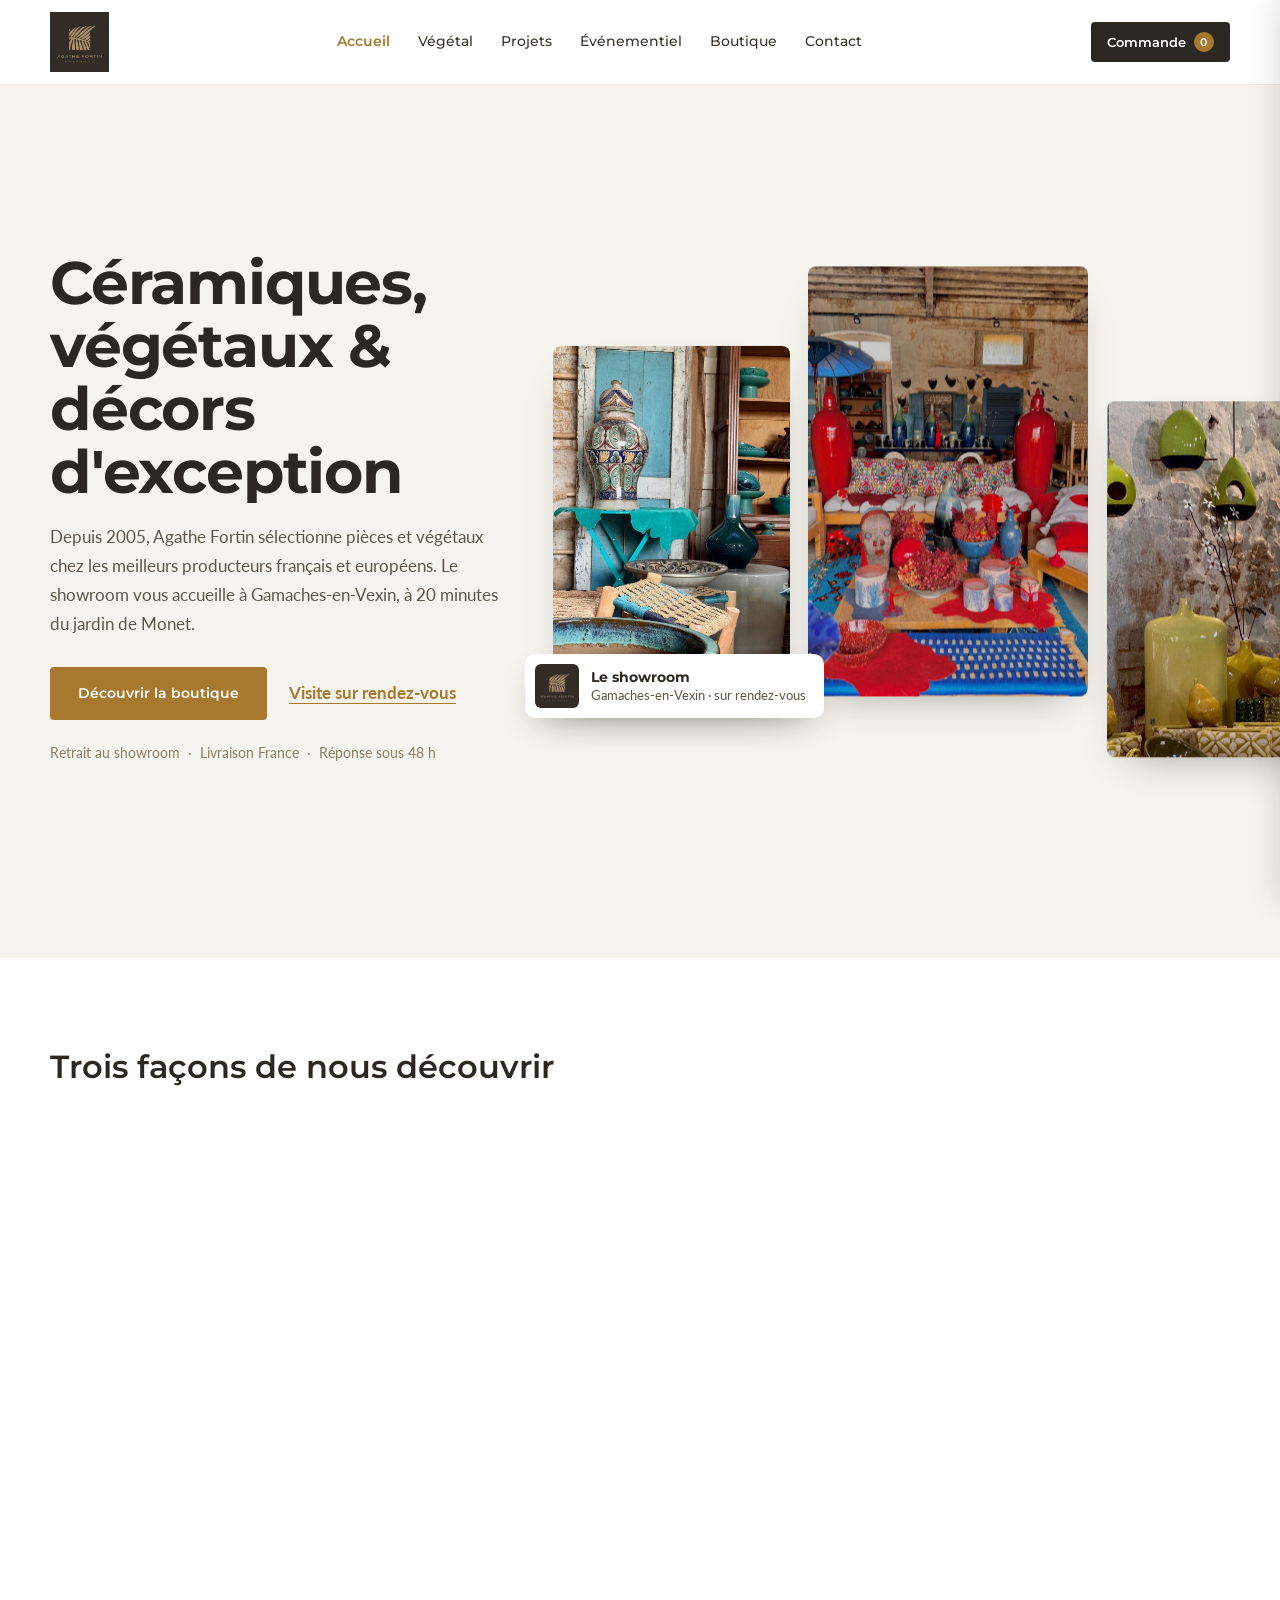
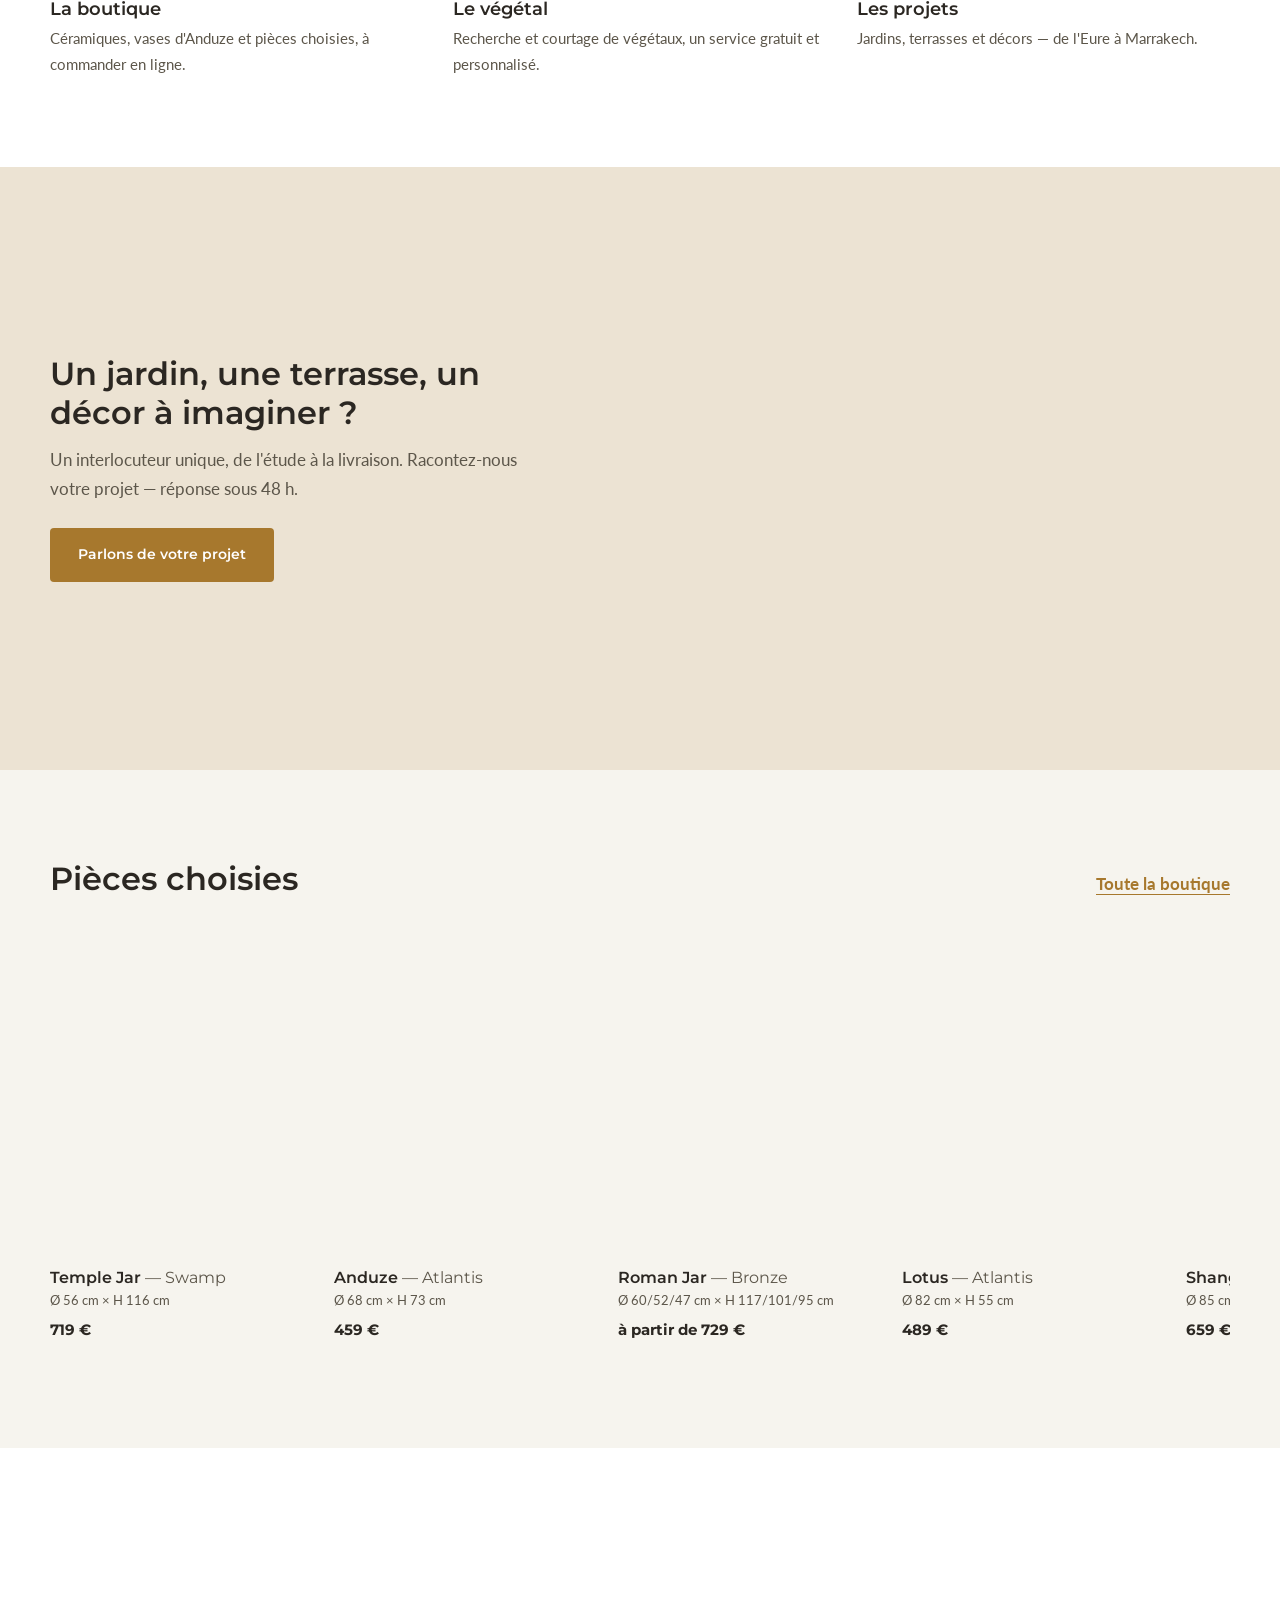
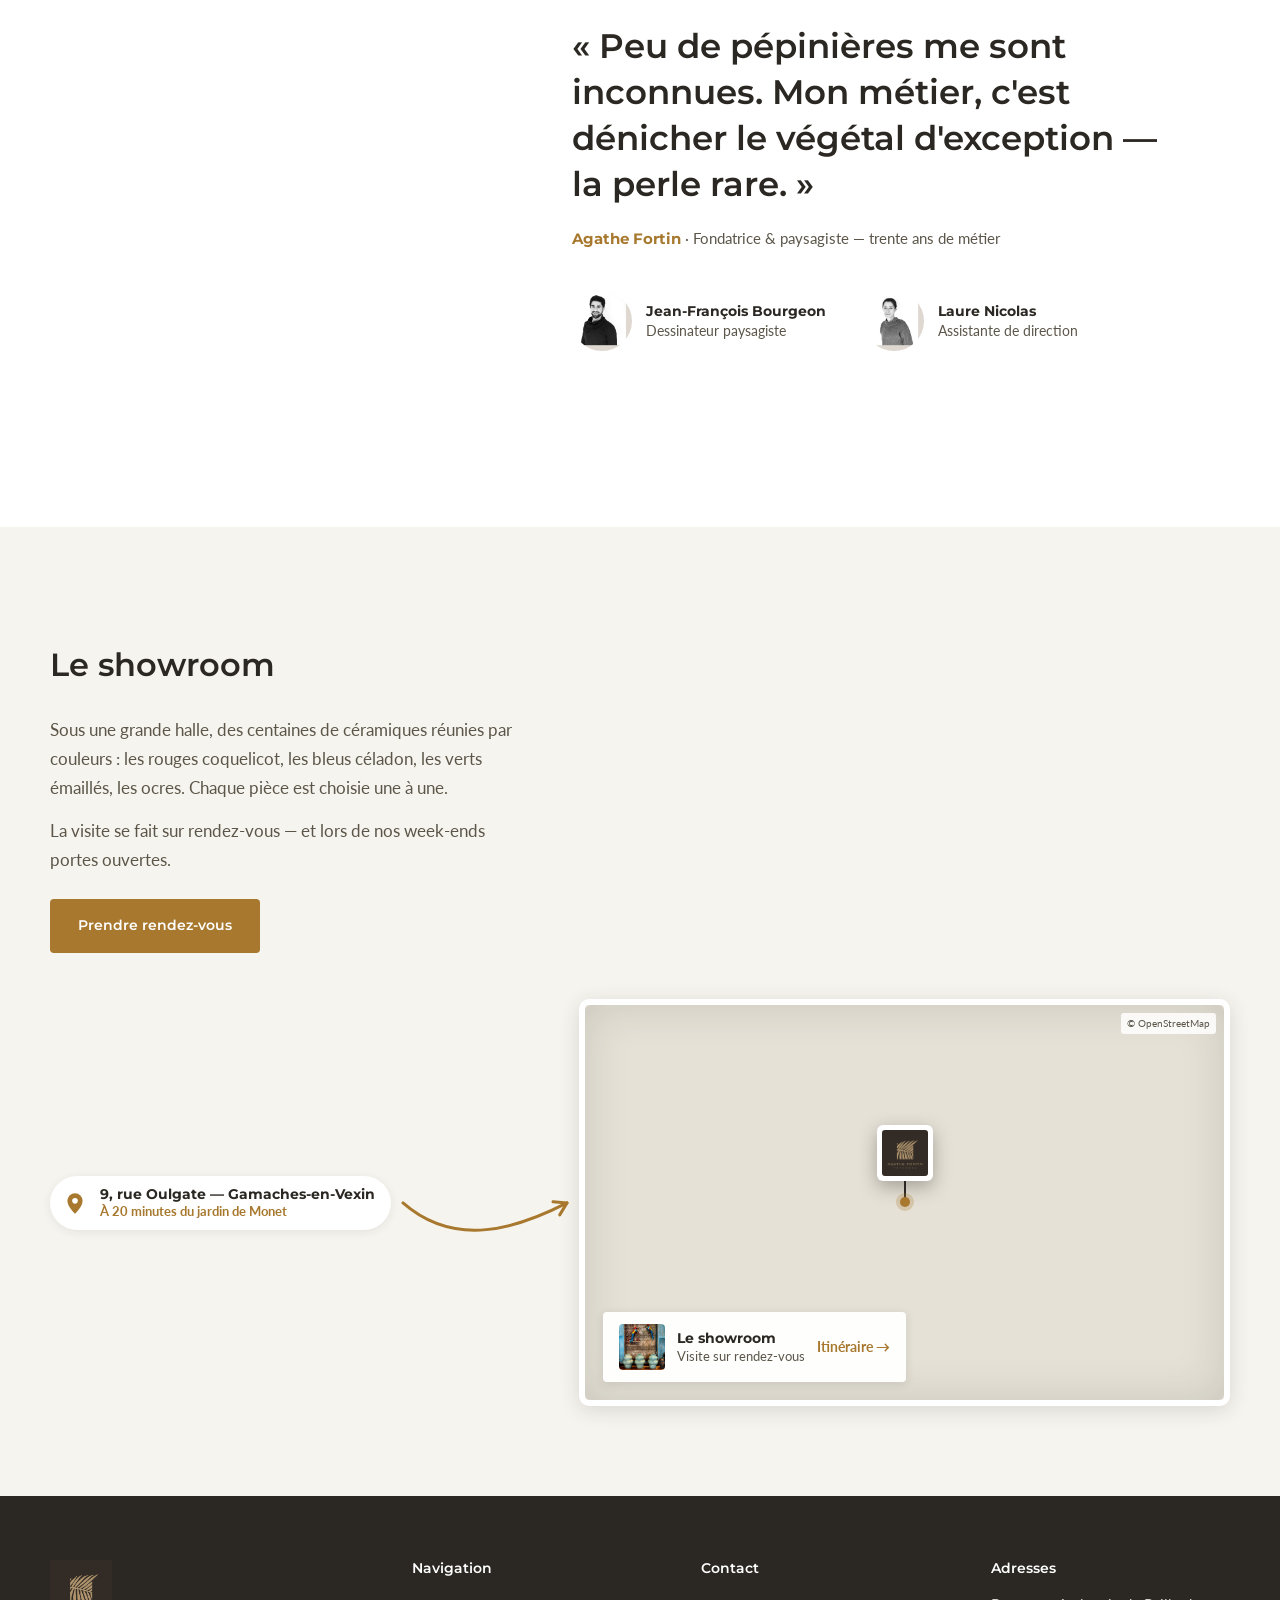
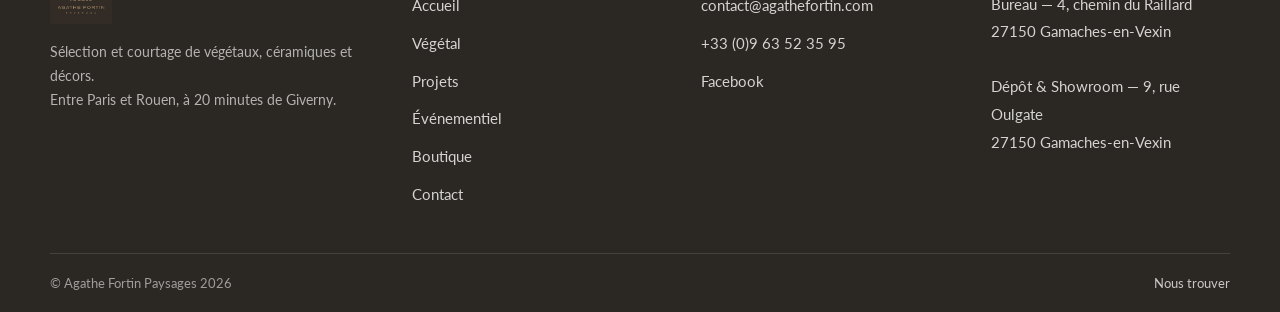
==== index.html @ d3d0413d "Site Agathe Fortin Paysages — version de prévisualisation Co-Authored-By: Claude Opus 5.5 <noreply@a" ====
<!doctype html>
<html lang="fr">
<head>
<meta charset="utf-8">
<meta name="viewport" content="width=device-width, initial-scale=1">
<title>Agathe Fortin Paysages — Céramiques & végétaux | Giverny, Vexin</title>
<meta name="description" content="Sélection et courtage de végétaux, céramiques et décors. Showroom à Gamaches-en-Vexin, à 20 minutes de Giverny.">
<meta name="robots" content="noindex, nofollow">
<meta property="og:title" content="Agathe Fortin Paysages — Céramiques & végétaux | Giverny, Vexin">
<meta property="og:description" content="Sélection et courtage de végétaux, céramiques et décors. Showroom à Gamaches-en-Vexin, à 20 minutes de Giverny.">
<meta property="og:type" content="website">
<meta property="og:image" content="assets/img/showroom/salon.jpg">
<link rel="icon" href="assets/img/brand/favicon.ico">
<link rel="preconnect" href="https://fonts.googleapis.com">
<link rel="preconnect" href="https://fonts.gstatic.com" crossorigin>
<link href="https://fonts.googleapis.com/css2?family=Montserrat:wght@400;500;600;700&family=Lato:wght@400;700&display=swap" rel="stylesheet">
<link rel="stylesheet" href="assets/css/style.css?v=27">
</head>
<body>

<header id="header">
  <div class="header-inner">
    <a class="brand" href="index.html" aria-label="Agathe Fortin Paysages — accueil">
      <img src="assets/img/brand/logo.png" alt="Agathe Fortin Paysages">
    </a>
    <nav class="nav" aria-label="Navigation principale"><a class="nav-link active" href="index.html">Accueil</a><a class="nav-link" href="vegetal.html">Végétal</a><a class="nav-link" href="projets.html">Projets</a><a class="nav-link" href="evenementiel.html">Événementiel</a><a class="nav-link" href="boutique.html">Boutique</a><a class="nav-link" href="contact.html">Contact</a></nav>
    <div class="header-actions">
      <button class="cart-btn" data-cart-open aria-label="Ouvrir ma commande">
        <span class="cart-label">Commande</span>
        <span class="cart-count">0</span>
      </button>
      <button id="burger" class="burger" aria-label="Menu"><span></span><span></span><span></span></button>
    </div>
  </div>
</header>

<div id="mobile-menu">
  <a class="mob-link active" href="index.html">Accueil</a><a class="mob-link" href="vegetal.html">Végétal</a><a class="mob-link" href="projets.html">Projets</a><a class="mob-link" href="evenementiel.html">Événementiel</a><a class="mob-link" href="boutique.html">Boutique</a><a class="mob-link" href="contact.html">Contact</a>
  <div class="mob-foot">contact@agathefortin.com<br>+33 (0)9 63 52 35 95</div>
</div>

<main id="main">
<section class="hero2">
  <div class="container hero2-grid">
    <div class="hero2-text">
      <h1>Céramiques, végétaux &amp; décors d'exception</h1>
      <p>Depuis 2005, Agathe Fortin sélectionne pièces et végétaux chez les meilleurs producteurs français et européens. Le showroom vous accueille à Gamaches-en-Vexin, à 20 minutes du jardin de Monet.</p>
      <div class="hero-ctas">
        <a class="btn" href="boutique.html">Découvrir la boutique</a>
        <a class="link-gold" href="contact.html">Visite sur rendez-vous</a>
      </div>
      <p class="hb-reassure">Retrait au showroom &nbsp;·&nbsp; Livraison France &nbsp;·&nbsp; Réponse sous 48&nbsp;h</p>
    </div>
    <div class="hero2-stack">
      <figure class="hs-col" data-plx="34"><img src="assets/img/showroom/turquoise.jpg" alt="Le coin turquoise du showroom"></figure>
      <figure class="hs-col" data-plx="12"><img src="assets/img/showroom/salon.jpg" alt="La halle du showroom" fetchpriority="high"></figure>
      <figure class="hs-col" data-plx="50"><img src="assets/img/showroom/pistache.jpg" alt="Les verts tendres du showroom"></figure>
      <div class="hs-badge">
        <img src="assets/img/brand/logo.png" alt="">
        <span><strong>Le showroom</strong>Gamaches-en-Vexin · sur rendez-vous</span>
      </div>
    </div>
  </div>
</section>

<section class="section section--white" id="univers">
  <div class="container">
    <h2>Trois façons de nous découvrir</h2>
    <div class="cards3">
      <a class="card" href="boutique.html">
        <span class="imgwrap"><img src="assets/img/showroom/rouge.jpg" alt="Céramiques de la boutique" loading="lazy"></span>
        <h3>La boutique</h3>
        <p>Céramiques, vases d'Anduze et pièces choisies, à commander en ligne.</p>
      </a>
      <a class="card" href="vegetal.html">
        <span class="imgwrap"><img src="assets/img/slider2/agathe-fortin-paysages-28289.jpg" alt="Recherche de végétaux en pépinière" loading="lazy"></span>
        <h3>Le végétal</h3>
        <p>Recherche et courtage de végétaux, un service gratuit et personnalisé.</p>
      </a>
      <a class="card" href="projets.html">
        <span class="imgwrap"><img src="assets/img/projets/agathe-fortin-paysages-83602.jpg" alt="Jardin réalisé à Marrakech" loading="lazy"></span>
        <h3>Les projets</h3>
        <p>Jardins, terrasses et décors — de l'Eure à Marrakech.</p>
      </a>
    </div>
  </div>
</section>

<section class="cta-split">
  <div class="container cs-grid">
    <div class="cs-text">
      <h2>Un jardin, une terrasse, un décor à imaginer&nbsp;?</h2>
      <p>Un interlocuteur unique, de l'étude à la livraison. Racontez-nous votre projet — réponse sous 48&nbsp;h.</p>
      <a class="btn" href="contact.html">Parlons de votre projet</a>
    </div>
    <span class="imgwrap cs-img"><img src="assets/img/showroom/corail.jpg" alt="Hortensias séchés et céramiques du showroom" loading="lazy"></span>
  </div>
</section>



<section class="section" id="boutique-teaser">
  <div class="container">
    <div class="teaser-head">
      <h2>Pièces choisies</h2>
      <a class="link-gold" href="boutique.html">Toute la boutique</a>
    </div>
  </div>
  <div class="container">
    <div class="teaser-scroll" id="shop-teaser"></div>
  </div>
</section>

<section class="section section--white" id="equipe">
  <div class="container founder-grid">
    <span class="imgwrap founder-photo"><img src="assets/img/brand/agathe-portrait.jpg" alt="Agathe Fortin, fondatrice"></span>
    <div class="founder-text">
      <blockquote>«&nbsp;Peu de pépinières me sont inconnues. Mon métier, c'est dénicher le végétal d'exception — la perle rare.&nbsp;»</blockquote>
      <p class="founder-sign"><strong>Agathe Fortin</strong> · Fondatrice &amp; paysagiste — trente ans de métier</p>
      <div class="duo">
        <figure><img src="assets/img/brand/jean.png" alt="Jean-François Bourgeon"><figcaption><strong>Jean-François Bourgeon</strong><br>Dessinateur paysagiste</figcaption></figure>
        <figure><img src="assets/img/brand/laure.png" alt="Laure Nicolas"><figcaption><strong>Laure Nicolas</strong><br>Assistante de direction</figcaption></figure>
      </div>
    </div>
  </div>
</section>

<section class="section showroom" id="showroom">
  <div class="container sr-grid">
    <svg class="sr-arrow where-arrow" aria-hidden="true"><path class="wa-line" pathLength="1" fill="none" stroke="currentColor" stroke-width="3" stroke-linecap="round"/><path class="wa-head" fill="none" stroke="currentColor" stroke-width="3" stroke-linecap="round" stroke-linejoin="round"/></svg>
    <div class="sr-text">
      <h2>Le showroom</h2>
      <p>Sous une grande halle, des centaines de céramiques réunies par couleurs : les rouges coquelicot, les bleus céladon, les verts émaillés, les ocres. Chaque pièce est choisie une à une.</p>
      <p>La visite se fait sur rendez-vous — et lors de nos week-ends portes ouvertes.</p>
      <a class="btn" href="contact.html">Prendre rendez-vous</a>
    </div>
    <div class="showroom-photos">
      <img src="assets/img/showroom/bleu.jpg" alt="Les bleus du showroom" loading="lazy">
      <img src="assets/img/showroom/vert.jpg" alt="Les verts du showroom" loading="lazy">
      <img src="assets/img/showroom/ocre.jpg" alt="Les ocres du showroom" loading="lazy">
    </div>
    <div class="sr-route">
      <a class="to-map" href="#ou">
        <svg viewBox="0 0 24 24" aria-hidden="true"><path d="M12 22s7-6.2 7-12a7 7 0 1 0-14 0c0 5.8 7 12 7 12z" fill="currentColor"/><circle cx="12" cy="10" r="2.6" fill="#fff"/></svg>
        <span><strong>9, rue Oulgate — Gamaches-en-Vexin</strong><em>À 20 minutes du jardin de Monet</em></span>
      </a>
      <svg class="where-arrow where-arrow--mob" viewBox="0 0 70 96" fill="none" aria-hidden="true">
        <path class="wa-line" pathLength="1" d="M22 4 C 8 40, 46 52, 34 88" stroke="currentColor" stroke-width="3" stroke-linecap="round"/>
        <path class="wa-head" d="M22 76 L 34 90 L 44 74" stroke="currentColor" stroke-width="3" stroke-linecap="round" stroke-linejoin="round"/>
      </svg>
    </div>
    <a class="map-card" id="ou" href="https://www.google.com/maps/search/?api=1&amp;query=9+rue+Oulgate+27150+Gamaches-en-Vexin" target="_blank" rel="noopener" aria-label="Itinéraire vers le showroom — ouvre Google Maps">
      <iframe src="https://www.openstreetmap.org/export/embed.html?bbox=1.6015%2C49.2629%2C1.6255%2C49.2739&amp;layer=mapnik" title="Carte du showroom" loading="lazy" tabindex="-1"></iframe>
      <span class="map-pin"><span class="map-pin-box"><img src="assets/img/brand/logo.png" alt=""></span></span>
      <span class="map-tag"><img src="assets/img/showroom/bleu.jpg" alt=""><span class="mt-txt"><strong>Le showroom</strong><span>Visite sur rendez-vous</span></span><em>Itinéraire &#8594;</em></span>
      <span class="map-credit">© OpenStreetMap</span>
    </a>
  </div>
</section>

</main>

<footer id="footer">
  <div class="container">
    <div class="footer-top">
      <div class="footer-brand">
        <img src="assets/img/brand/logo.png" alt="Agathe Fortin Paysages">
        <p>Sélection et courtage de végétaux, céramiques et décors.<br>Entre Paris et Rouen, à 20 minutes de Giverny.</p>
      </div>
      <div>
        <h4>Navigation</h4>
        <ul>
          <li><a href="index.html">Accueil</a></li>
          <li><a href="vegetal.html">Végétal</a></li>
          <li><a href="projets.html">Projets</a></li>
          <li><a href="evenementiel.html">Événementiel</a></li>
          <li><a href="boutique.html">Boutique</a></li>
          <li><a href="contact.html">Contact</a></li>
        </ul>
      </div>
      <div>
        <h4>Contact</h4>
        <ul>
          <li><a href="mailto:contact@agathefortin.com">contact@agathefortin.com</a></li>
          <li><a href="tel:+33963523595">+33 (0)9 63 52 35 95</a></li>
          <li><a href="https://www.facebook.com/AgatheFortinPaysages/" target="_blank" rel="noopener">Facebook</a></li>
        </ul>
      </div>
      <div>
        <h4>Adresses</h4>
        <address>Bureau — 4, chemin du Raillard<br>27150 Gamaches-en-Vexin<br><br>Dépôt &amp; Showroom — 9, rue Oulgate<br>27150 Gamaches-en-Vexin</address>
      </div>
    </div>
    <div class="footer-bottom">
      <span>&copy; Agathe Fortin Paysages 2026</span>
      <a href="contact.html">Nous trouver</a>
    </div>
  </div>
</footer>

<div id="cart-backdrop"></div>
<aside id="cart-drawer" aria-label="Ma commande">
  <div class="cart-head">
    <div><h3>Ma commande</h3><span class="sub">0 article</span></div>
    <button class="modal-close cart-close" aria-label="Fermer">&#10005;</button>
  </div>
  <div class="cart-items"></div>
  <div class="cart-foot">
    <div class="row"><span>Total de la sélection</span><strong>—</strong></div>
    <button class="btn" data-checkout>Envoyer ma demande</button>
    <p class="hint">Disponibilité, livraison et paiement confirmés sous 48&nbsp;h.</p>
  </div>
</aside>

<div id="product-modal" class="modal" role="dialog" aria-modal="true">
  <div class="modal-backdrop" data-modal-close></div>
  <div class="modal-panel">
    <button class="modal-close" data-modal-close aria-label="Fermer">&#10005;</button>
    <div class="mp-img"><img src="" alt=""></div>
    <div class="mp-body">
      <span class="mp-cat">Céramique</span>
      <h3 class="mp-name"></h3>
      <p class="specs mp-specs"></p>
      <p class="mp-desc">Pièce sélectionnée par Agathe Fortin pour son showroom de Gamaches-en-Vexin. Dimensions en centimètres.</p>
      <div class="price-row">
        <span class="mp-price">Prix sur demande</span>
        <div class="qty">
          <button data-mq-dec aria-label="Moins">&minus;</button>
          <span class="q">1</span>
          <button data-mq-inc aria-label="Plus">+</button>
        </div>
      </div>
      <div class="actions">
        <button class="btn" data-modal-add>Ajouter à ma commande</button>
      </div>
    </div>
  </div>
</div>

<div id="order-modal" class="modal" role="dialog" aria-modal="true">
  <div class="modal-backdrop" data-modal-close></div>
  <div class="modal-panel checkout-panel">
    <button class="modal-close" data-modal-close aria-label="Fermer">&#10005;</button>
    <div class="mp-body">
      <div class="order-form-wrap">
        <h3 class="mp-name">Finaliser ma demande</h3>
        <p class="mp-desc">Nous revenons vers vous sous 48&nbsp;h avec la disponibilité des pièces, le devis et les modalités de réception.</p>
        <form id="order-form">
          <div class="form-grid">
            <div class="field"><label for="o-nom">Nom complet *</label><input id="o-nom" name="nom" required autocomplete="name"></div>
            <div class="field"><label for="o-email">Email *</label><input id="o-email" name="email" type="email" required autocomplete="email"></div>
            <div class="field"><label for="o-tel">Téléphone</label><input id="o-tel" name="tel" type="tel" autocomplete="tel"></div>
            <div class="field"><label>Réception</label>
              <div class="seg">
                <label><input type="radio" name="mode" value="retrait" checked><span>Retrait showroom</span></label>
                <label><input type="radio" name="mode" value="livraison"><span>Livraison (devis)</span></label>
              </div>
            </div>
            <div class="field full"><label for="o-msg">Message</label><textarea id="o-msg" name="msg"></textarea></div>
          </div>
          <div class="actions"><button class="btn" type="submit">Envoyer ma demande</button></div>
        </form>
      </div>
      <div class="order-ok" style="display:none">
        <div class="check">&#10003;</div>
        <h3>Votre demande est prête</h3>
        <p class="mp-desc">Votre logiciel de messagerie s'est ouvert avec le récapitulatif.<br>Il ne reste qu'à cliquer sur «&nbsp;Envoyer&nbsp;».</p>
        <button class="btn btn--dark" data-modal-close>Fermer</button>
      </div>
    </div>
  </div>
</div>

<script src="assets/data.js?v=27"></script>
<script src="assets/js/main.js?v=27"></script>
</body>
</html>
---- assets/css/style.css ----
/* ============================================================
   AGATHE FORTIN PAYSAGES — v7 « Sobre »
   Charte du site d'origine : Montserrat (titres) + Lato (texte),
   anthracite #2b2722, or #a7782d, bronze #8c7d64, crème.
   Pas de ligne décorative. Pas de texte sur image.
   Les sections alternent crème / blanc.
   ============================================================ */

:root {
  --ink: #2b2722;
  --ink-2: #37322b;
  --ink-3: #5c564a;
  --bronze: #8c7d64;
  --gold: #a7782d;
  --gold-dark: #8c6321;
  --cream: #f6f4ee;
  --white: #ffffff;
  --border: #e5e1d6;
  --sans: "Montserrat", "Helvetica Neue", sans-serif;
  --body: "Lato", "Helvetica Neue", sans-serif;
  --header-h: 72px;
  --gut: 20px;
  --radius: 4px;
}
@media (min-width: 900px) { :root { --header-h: 84px; --gut: 40px; } }

* { margin: 0; padding: 0; box-sizing: border-box; }
html { scroll-behavior: smooth; -webkit-text-size-adjust: 100%; }

body {
  font-family: var(--body);
  font-size: 16px;
  line-height: 1.7;
  color: var(--ink-2);
  background: var(--cream);
  -webkit-font-smoothing: antialiased;
  overflow-x: hidden;
}
@media (min-width: 900px) { body { font-size: 17px; } }

img { max-width: 100%; display: block; }
a { color: inherit; text-decoration: none; }
button { font-family: inherit; cursor: pointer; background: none; border: 0; color: inherit; }
::selection { background: var(--gold); color: #fff; }

h1, h2, h3, h4 { font-family: var(--sans); color: var(--ink); font-weight: 600; line-height: 1.2; }
h1 { font-size: clamp(30px, 5vw, 46px); font-weight: 700; }
h2 { font-size: clamp(24px, 3.4vw, 32px); margin-bottom: clamp(20px, 3vw, 32px); }
h3 { font-size: 18px; }

.container { width: min(1180px, calc(100% - 2 * var(--gut))); margin-inline: auto; }

.section { padding: clamp(52px, 7vw, 90px) 0; }
.section--white { background: var(--white); }

.btn {
  display: inline-flex; align-items: center; justify-content: center;
  font-family: var(--sans); font-size: 14px; font-weight: 600;
  padding: 15px 28px; border-radius: var(--radius);
  background: var(--gold); color: #fff;
  transition: background 0.2s;
}
.btn:hover { background: var(--gold-dark); transform: translateY(-1px); box-shadow: 0 6px 18px rgba(167, 120, 45, 0.3); }
.btn { transition: background 0.2s, transform 0.2s, box-shadow 0.2s; }
.btn:active { transform: translateY(0); box-shadow: none; }
.btn--light { background: #fff; color: var(--ink); }
.btn--light:hover { background: var(--cream); }
.btn--dark { background: var(--ink); color: #fff; }
.btn--dark:hover { background: #000; }
.btn:focus-visible, a:focus-visible, .chip:focus-visible { outline: 2px solid var(--gold); outline-offset: 2px; }

.link-gold {
  color: var(--gold); font-weight: 700; font-family: var(--body);
  text-decoration: underline; text-underline-offset: 4px; text-decoration-thickness: 1px;
}
.link-gold:hover { color: var(--gold-dark); }

/* ---------- header ---------- */
#header {
  position: sticky; top: 0; z-index: 90;
  background: rgba(255, 255, 255, 0.97);
  box-shadow: 0 1px 0 rgba(43, 39, 34, 0.06);
  transition: box-shadow 0.3s;
}
#header.scrolled { box-shadow: 0 2px 16px rgba(43, 39, 34, 0.12); }
#header .header-inner {
  width: min(1180px, calc(100% - 2 * var(--gut))); margin-inline: auto;
  height: var(--header-h);
  display: flex; align-items: center; justify-content: space-between; gap: 16px;
}
.brand img { height: 52px; width: auto; }
@media (min-width: 900px) { .brand img { height: 60px; } }

.nav { display: none; }
@media (min-width: 1000px) {
  .nav { display: flex; align-items: center; gap: 28px; }
  .nav a.nav-link {
    font-family: var(--sans); font-size: 14px; font-weight: 500;
    color: var(--ink-2); padding: 6px 0;
  }
  .nav a.nav-link:hover { color: var(--gold); }
  .nav a.nav-link.active { color: var(--gold); font-weight: 600; }
}

.header-actions { display: flex; align-items: center; gap: 10px; }
.cart-btn {
  display: flex; align-items: center; gap: 8px;
  font-family: var(--sans); font-size: 13px; font-weight: 600;
  color: #fff; background: var(--ink);
  padding: 10px 16px; border-radius: var(--radius);
  transition: background 0.2s;
}
.cart-btn:hover { background: #000; }
.cart-btn .cart-count {
  min-width: 20px; height: 20px; border-radius: 50%;
  background: var(--gold); color: #fff;
  display: inline-flex; align-items: center; justify-content: center;
  font-size: 11px; padding: 0 5px;
}
.cart-btn .cart-count.pulse { animation: pulse 0.5s ease; }
@keyframes pulse { 40% { transform: scale(1.4); } }
@media (max-width: 899px) { .cart-btn .cart-label { display: none; } }

.burger { display: flex; width: 42px; height: 42px; flex-direction: column; align-items: center; justify-content: center; gap: 5px; }
.burger span { width: 22px; height: 2px; background: var(--ink); border-radius: 2px; transition: transform 0.3s, opacity 0.2s; }
body.menu-open .burger span:nth-child(1) { transform: translateY(7px) rotate(45deg); }
body.menu-open .burger span:nth-child(2) { opacity: 0; }
body.menu-open .burger span:nth-child(3) { transform: translateY(-7px) rotate(-45deg); }
@media (min-width: 1000px) { .burger { display: none; } }

#mobile-menu {
  position: fixed; inset: var(--header-h) 0 0 0; z-index: 80;
  background: var(--white);
  display: flex; flex-direction: column;
  padding: 28px var(--gut);
  opacity: 0; visibility: hidden; transition: opacity 0.25s, visibility 0.25s;
  overflow: auto;
}
body.menu-open #mobile-menu { opacity: 1; visibility: visible; }
#mobile-menu a.mob-link {
  font-family: var(--sans); font-size: 20px; font-weight: 600; color: var(--ink);
  padding: 15px 0; border-bottom: 1px solid var(--border);
}
#mobile-menu a.mob-link.active { color: var(--gold); }
#mobile-menu .mob-foot { margin-top: 26px; font-size: 14px; color: var(--ink-3); line-height: 1.9; }

/* ---------- cartes 3 colonnes ---------- */
.cards3 { display: grid; gap: clamp(18px, 2.4vw, 30px); }
@media (min-width: 760px) { .cards3 { grid-template-columns: repeat(3, 1fr); } }
.card { display: block; }
.card .imgwrap { border-radius: var(--radius); overflow: hidden; margin-bottom: 14px; }
.card img {
  width: 100%; aspect-ratio: 4 / 5; object-fit: cover;
  border-radius: var(--radius);
  transition: transform 0.6s cubic-bezier(0.22, 1, 0.36, 1);
}
.card:hover img { transform: scale(1.04); }
.card h3 { margin-bottom: 6px; }
.card:hover h3 { color: var(--gold); }
.card p { font-size: 15px; color: var(--ink-3); }

.cards3--text .tcard {
  background: var(--white); border-radius: var(--radius);
  padding: clamp(22px, 2.6vw, 32px);
  box-shadow: 0 1px 6px rgba(43, 39, 34, 0.06);
  transition: transform 0.3s ease, box-shadow 0.3s ease;
}
.cards3--text .tcard:hover { transform: translateY(-4px); box-shadow: 0 10px 28px rgba(43, 39, 34, 0.1); }
.section--white .cards3--text .tcard { background: var(--cream); box-shadow: none; }
.tcard h3 { margin-bottom: 10px; }
.tcard p { font-size: 15px; color: var(--ink-3); }
.tcard p + p { margin-top: 10px; }

.services-line { margin-top: clamp(22px, 3vw, 34px); font-size: 15px; color: var(--ink-3); max-width: 90ch; }

/* ---------- showroom (accueil) ---------- */
.showroom-grid { display: grid; gap: clamp(24px, 3.4vw, 56px); align-items: center; }
@media (min-width: 900px) { .showroom-grid { grid-template-columns: 0.9fr 1.1fr; } }
.showroom-text p { color: var(--ink-3); margin-bottom: 14px; max-width: 50ch; }
.showroom-text .btn { margin-top: 10px; }

/* ---------- bandeau CTA ---------- */
.cta { background: var(--ink); color: #fff; padding: clamp(48px, 6vw, 80px) 0; }
.cta-inner { text-align: center; display: flex; flex-direction: column; align-items: center; gap: 14px; }
.cta-inner h2 { color: #fff; margin-bottom: 0; }
.cta-inner p { color: rgba(255, 255, 255, 0.8); }
.cta-inner .btn { margin-top: 8px; }

/* ---------- teaser boutique ---------- */
.teaser-head { display: flex; align-items: baseline; justify-content: space-between; gap: 18px; margin-bottom: clamp(18px, 2.6vw, 28px); }
.teaser-head h2 { margin-bottom: 0; }
.teaser-scroll { display: flex; gap: clamp(14px, 2vw, 24px); overflow-x: auto; padding: 4px 4px 16px; scroll-snap-type: x mandatory; -webkit-overflow-scrolling: touch; }
.teaser-scroll::-webkit-scrollbar { height: 5px; }
.teaser-scroll::-webkit-scrollbar-thumb { background: var(--border); border-radius: 4px; }
.teaser-scroll .product { flex: 0 0 clamp(200px, 38vw, 260px); scroll-snap-align: start; }

/* ---------- boutique : barre d'outils ---------- */
.shop-toolbar {
  position: sticky; top: var(--header-h); z-index: 40;
  background: inherit;
  display: flex; flex-direction: column; gap: 10px;
  padding: 12px 0; margin-bottom: clamp(20px, 3vw, 32px);
  background: var(--white);
}
@media (min-width: 900px) { .shop-toolbar { flex-direction: row; align-items: center; justify-content: space-between; gap: 20px; } }
.chips { display: flex; gap: 8px; overflow-x: auto; scrollbar-width: none; -webkit-overflow-scrolling: touch; padding: 2px; }
.chips::-webkit-scrollbar { display: none; }
.chip {
  flex: none;
  font-family: var(--sans); font-size: 13px; font-weight: 500;
  padding: 9px 16px; border-radius: 999px;
  background: var(--cream); color: var(--ink-2);
  transition: background 0.2s, color 0.2s;
  white-space: nowrap;
}
.chip:hover { background: var(--border); }
.chip.on { background: var(--ink); color: #fff; }
.shop-tools { display: flex; align-items: center; gap: 10px; }
#shop-search, #shop-sort {
  font-family: var(--body); font-size: 15px; color: var(--ink);
  background: var(--cream); border: 1px solid var(--border); border-radius: var(--radius);
  padding: 10px 14px;
}
#shop-search { flex: 1; min-width: 0; }
@media (min-width: 900px) { #shop-search { width: 190px; flex: none; } }
#shop-search:focus, #shop-sort:focus { outline: 0; border-color: var(--gold); }
.shop-count { display: none; }
@media (min-width: 900px) { .shop-count { display: block; font-size: 14px; color: var(--ink-3); white-space: nowrap; } }
.shop-empty { grid-column: 1 / -1; text-align: center; padding: 50px 16px; color: var(--ink-3); }

/* ---------- grille produits ---------- */
.shop-grid { display: grid; grid-template-columns: repeat(2, 1fr); gap: clamp(22px, 3vw, 36px) clamp(12px, 1.8vw, 24px); }
@media (min-width: 760px) { .shop-grid { grid-template-columns: repeat(3, 1fr); } }
@media (min-width: 1100px) { .shop-grid { grid-template-columns: repeat(4, 1fr); } }

.product { position: relative; }
.product .ph { position: relative; display: block; border-radius: var(--radius); overflow: hidden; background: var(--cream); }
.product .ph img { width: 100%; aspect-ratio: 4 / 5; object-fit: cover; transition: transform 0.6s cubic-bezier(0.22, 1, 0.36, 1); }
.product:hover .ph img { transform: scale(1.04); }
.product .cat-tag, .product .size-tag {
  position: absolute; top: 10px; z-index: 2;
  font-family: var(--sans); font-size: 11px; font-weight: 600;
  padding: 5px 10px; border-radius: 999px;
}
.product .cat-tag { left: 10px; color: #fff; background: rgba(43, 39, 34, 0.75); }
@media (max-width: 599px) { .product .cat-tag { display: none; } }
.product .size-tag { right: 10px; color: var(--ink); background: rgba(255, 255, 255, 0.92); }
.quick { position: absolute; right: 10px; bottom: 10px; z-index: 3; }
.quick button {
  width: 42px; height: 42px; border-radius: 50%;
  background: #fff; color: var(--ink);
  font-size: 20px; line-height: 1;
  display: flex; align-items: center; justify-content: center;
  box-shadow: 0 2px 10px rgba(43, 39, 34, 0.25);
  transition: background 0.2s, color 0.2s;
}
.quick button:hover { background: var(--gold); color: #fff; }
.product .meta { padding-top: 12px; }
.product .meta h3 { font-size: 16px; }
.product .meta h3 .col { font-weight: 400; color: var(--ink-3); }
.product .meta .specs { display: block; font-size: 13px; color: var(--ink-3); margin-top: 2px; }
.product .meta .price { display: block; margin-top: 6px; font-family: var(--sans); font-size: 15px; font-weight: 700; color: var(--ink); }
.product .meta .price .from { font-weight: 400; color: var(--ink-3); font-size: 13px; }

/* ---------- page produit ---------- */
.pp-wrap { background: var(--white); padding: clamp(24px, 3.5vw, 48px) 0 clamp(48px, 6vw, 80px); }
.breadcrumb { margin-bottom: clamp(18px, 2.5vw, 28px); font-size: 14px; }
.breadcrumb a { color: var(--ink-3); }
.breadcrumb a:hover { color: var(--gold); }
.pp-grid { display: grid; gap: clamp(24px, 4vw, 64px); }
@media (min-width: 900px) { .pp-grid { grid-template-columns: 1fr 1fr; align-items: start; } }
.pp-photo { border-radius: var(--radius); overflow: hidden; background: var(--cream); }
.pp-photo img { width: 100%; aspect-ratio: 4 / 5; object-fit: cover; }
.pp-info { display: flex; flex-direction: column; gap: 14px; }
@media (min-width: 900px) { .pp-info { position: sticky; top: calc(var(--header-h) + 20px); } }
.mp-cat { font-family: var(--sans); font-size: 13px; font-weight: 600; color: var(--gold); }
.pp-name { font-size: clamp(26px, 3.6vw, 38px); }
.pp-price { font-family: var(--sans); font-size: 24px; font-weight: 700; color: var(--ink); }
.pp-desc { color: var(--ink-3); font-size: 15.5px; max-width: 56ch; }
.pp-specs { border-collapse: collapse; width: 100%; }
.pp-specs th, .pp-specs td { padding: 10px 0; border-bottom: 1px solid var(--border); font-size: 14.5px; text-align: left; }
.pp-specs th { font-family: var(--sans); font-weight: 600; color: var(--ink-3); width: 120px; padding-right: 14px; vertical-align: top; }
.pp-buy { display: flex; align-items: stretch; gap: 12px; margin-top: 6px; }
.pp-add { flex: 1; }
.pp-notes { list-style: none; display: flex; flex-direction: column; gap: 6px; margin-top: 4px; }
.pp-notes li { font-size: 14px; color: var(--ink-3); padding-left: 20px; position: relative; }
.pp-notes li::before { content: "✓"; position: absolute; left: 0; color: var(--gold); }

.pp-stickybar {
  position: fixed; left: 0; right: 0; bottom: 0; z-index: 60;
  display: flex; align-items: center; justify-content: space-between; gap: 14px;
  background: #fff;
  padding: 10px var(--gut) calc(10px + env(safe-area-inset-bottom));
  transform: translateY(105%);
  transition: transform 0.3s ease;
  box-shadow: 0 -2px 16px rgba(43, 39, 34, 0.15);
}
.pp-stickybar.show { transform: none; }
.pp-stickybar .sb-info { min-width: 0; }
.pp-stickybar .sb-info strong { display: block; font-family: var(--sans); font-size: 17px; color: var(--ink); }
.pp-stickybar .sb-info span { display: block; font-size: 13px; color: var(--ink-3); white-space: nowrap; overflow: hidden; text-overflow: ellipsis; }
.pp-stickybar .btn { padding: 13px 22px; flex: none; }
@media (min-width: 900px) { .pp-stickybar { display: none; } }

.qty { display: inline-flex; align-items: center; border: 1px solid var(--border); border-radius: var(--radius); overflow: hidden; background: #fff; }
.qty button { width: 40px; height: 100%; min-height: 48px; font-size: 18px; color: var(--ink); }
.qty button:hover { background: var(--cream); }
.qty .q { min-width: 32px; text-align: center; font-family: var(--sans); font-size: 15px; font-weight: 600; }

/* ---------- projets / événements ---------- */
.works-grid { display: grid; gap: clamp(22px, 3vw, 36px) clamp(14px, 2vw, 24px); }
@media (min-width: 700px) { .works-grid { grid-template-columns: repeat(2, 1fr); } }
@media (min-width: 1080px) { .works-grid { grid-template-columns: repeat(3, 1fr); } }
.work { cursor: pointer; }
.work .ph { position: relative; border-radius: var(--radius); overflow: hidden; background: var(--cream); }
.work .ph img { width: 100%; aspect-ratio: 4 / 3; object-fit: cover; transition: transform 0.6s cubic-bezier(0.22, 1, 0.36, 1); }
.work:hover .ph img { transform: scale(1.04); }
.work .ph .count {
  position: absolute; top: 10px; right: 10px; z-index: 2;
  font-family: var(--sans); font-size: 11px; font-weight: 600;
  color: #fff; background: rgba(43, 39, 34, 0.75); padding: 5px 10px; border-radius: 999px;
}
.work .ph .plus { display: none; }
.work .meta { padding-top: 12px; }
.work .meta h3 { font-size: 16px; }
.work:hover .meta h3 { color: var(--gold); }
.work .meta .loc { font-size: 13px; color: var(--ink-3); margin-top: 2px; }

/* ---------- visionneuse ---------- */
#lightbox {
  position: fixed; inset: 0; z-index: 300;
  background: rgba(20, 18, 15, 0.95);
  display: flex; flex-direction: column;
  visibility: hidden; opacity: 0;
  transition: opacity 0.25s, visibility 0.25s;
}
#lightbox.open { visibility: visible; opacity: 1; }
.lb-top { display: flex; align-items: center; justify-content: space-between; gap: 14px; padding: 14px var(--gut); color: #fff; }
.lb-top .lb-title { font-family: var(--sans); font-size: 16px; font-weight: 600; min-width: 0; }
.lb-top .lb-title span { display: block; white-space: nowrap; overflow: hidden; text-overflow: ellipsis; }
.lb-top .lb-title small { display: block; font-family: var(--body); font-weight: 400; font-size: 13px; color: rgba(255,255,255,0.7); margin-top: 2px; }
.lb-top .lb-x { width: 42px; height: 42px; border-radius: 50%; background: rgba(255,255,255,0.12); color: #fff; font-size: 16px; flex: none; }
.lb-top .lb-x:hover { background: var(--gold); }
.lb-stage { flex: 1; position: relative; display: flex; align-items: center; justify-content: center; padding: 0 8px 8px; min-height: 0; }
@media (min-width: 900px) { .lb-stage { padding: 0 80px 16px; } }
.lb-stage img { max-width: 100%; max-height: 100%; object-fit: contain; }
.lb-nav {
  position: absolute; top: 50%; transform: translateY(-50%);
  width: 46px; height: 46px; border-radius: 50%;
  background: rgba(255,255,255,0.12); color: #fff; font-size: 18px; z-index: 2;
}
.lb-nav:hover { background: var(--gold); }
.lb-prev { left: 10px; } .lb-next { right: 10px; }
.lb-count { text-align: center; padding: 0 0 16px; color: rgba(255,255,255,0.7); font-size: 14px; }

/* ---------- végétal ---------- */
.pill-list { list-style: none; display: flex; flex-wrap: wrap; gap: 10px; }
.pill-list li {
  font-family: var(--sans); font-size: 14px; font-weight: 500;
  background: var(--cream); color: var(--ink-2);
  padding: 10px 18px; border-radius: 999px;
}
.gallery-strip { display: flex; gap: 12px; overflow-x: auto; padding-bottom: 14px; scroll-snap-type: x mandatory; -webkit-overflow-scrolling: touch; }
.gallery-strip::-webkit-scrollbar { height: 5px; }
.gallery-strip::-webkit-scrollbar-thumb { background: var(--border); border-radius: 4px; }
.gallery-strip img { height: clamp(220px, 28vw, 340px); width: auto; flex: none; scroll-snap-align: start; cursor: pointer; border-radius: var(--radius); }

/* ---------- contact ---------- */
.contact-grid { display: grid; gap: clamp(24px, 3.4vw, 56px); align-items: start; }
@media (min-width: 900px) { .contact-grid { grid-template-columns: 0.8fr 1.2fr; } }
.contact-grid > div > p { color: var(--ink-3); max-width: 46ch; }
.map-wrap { height: clamp(300px, 42vw, 460px); background: var(--border); }
.map-wrap iframe { width: 100%; height: 100%; border: 0; display: block; }

/* ---------- formulaires ---------- */
.form-grid { display: grid; gap: 14px; }
@media (min-width: 700px) { .form-grid { grid-template-columns: 1fr 1fr; } .form-grid .full { grid-column: 1 / -1; } }
.field label { display: block; font-family: var(--sans); font-size: 13px; font-weight: 600; color: var(--ink-2); margin-bottom: 6px; }
.field input, .field textarea, .field select {
  width: 100%; padding: 13px 14px;
  border: 1px solid var(--border); border-radius: var(--radius);
  background: #fff; color: var(--ink);
  font-family: var(--body); font-size: 16px;
  transition: border-color 0.2s;
  appearance: none;
}
.field input:focus, .field textarea:focus, .field select:focus { outline: 0; border-color: var(--gold); }
.field textarea { min-height: 110px; resize: vertical; }
.seg { display: flex; border: 1px solid var(--border); border-radius: var(--radius); overflow: hidden; background: #fff; }
.seg label { flex: 1; margin: 0; padding: 13px 8px; text-align: center; cursor: pointer; font-size: 13px; color: var(--ink-3); }
.seg input { display: none; }
.seg label:has(input:checked) { background: var(--ink); color: #fff; }
.seg label + label { border-left: 1px solid var(--border); }
.actions { margin-top: 18px; }

/* ---------- pied de page ---------- */
#footer { background: var(--ink); color: rgba(255,255,255,0.8); }
.footer-top { display: grid; gap: 28px; padding: clamp(40px, 5vw, 64px) 0 clamp(30px, 4vw, 44px); }
@media (min-width: 900px) { .footer-top { grid-template-columns: 1.3fr 1fr 1fr 1fr; gap: clamp(28px, 4vw, 56px); } }
.footer-brand img { height: 64px; margin-bottom: 16px; }
.footer-brand p { font-size: 14px; color: rgba(255,255,255,0.65); }
#footer h4 { font-size: 14px; color: #fff; margin-bottom: 14px; }
#footer ul { list-style: none; display: flex; flex-direction: column; gap: 9px; }
#footer ul a, #footer address { font-style: normal; font-size: 14.5px; color: rgba(255,255,255,0.8); }
#footer ul a:hover { color: var(--gold); }
#footer address { line-height: 1.9; }
.footer-bottom {
  border-top: 1px solid rgba(255,255,255,0.12);
  padding: 18px 0 calc(18px + env(safe-area-inset-bottom));
  display: flex; align-items: center; justify-content: space-between; gap: 14px; flex-wrap: wrap;
  font-size: 13px; color: rgba(255,255,255,0.55);
}
.footer-bottom a { color: rgba(255,255,255,0.75); }
.footer-bottom a:hover { color: var(--gold); }

/* ---------- panier ---------- */
#cart-drawer {
  position: fixed; top: 0; right: 0; bottom: 0; z-index: 210;
  width: min(420px, 100vw);
  background: #fff;
  transform: translateX(102%);
  transition: transform 0.3s ease;
  display: flex; flex-direction: column;
  box-shadow: -8px 0 30px rgba(43,39,34,0.2);
}
#cart-drawer.open { transform: none; }
#cart-backdrop { position: fixed; inset: 0; z-index: 205; background: rgba(43,39,34,0.5); opacity: 0; visibility: hidden; transition: opacity 0.25s, visibility 0.25s; }
#cart-backdrop.open { opacity: 1; visibility: visible; }
.cart-head { display: flex; align-items: center; justify-content: space-between; padding: 18px var(--gut); border-bottom: 1px solid var(--border); }
.cart-head h3 { font-size: 20px; }
.cart-head .sub { font-size: 13px; color: var(--gold); font-weight: 700; }
.cart-items { flex: 1; overflow: auto; padding: 6px var(--gut); }
.cart-empty { padding: 46px 0; text-align: center; color: var(--ink-3); display: flex; flex-direction: column; gap: 16px; align-items: center; }
.cart-empty .serif { font-family: var(--sans); font-weight: 600; font-size: 18px; color: var(--ink); }
.cart-item { display: grid; grid-template-columns: 64px 1fr auto; gap: 14px; align-items: start; padding: 14px 0; border-bottom: 1px solid var(--border); }
.cart-item img { width: 64px; height: 78px; object-fit: cover; border-radius: var(--radius); }
.cart-item h4 { font-family: var(--sans); font-size: 15px; font-weight: 600; color: var(--ink); }
.cart-item .sp { font-size: 12.5px; color: var(--ink-3); margin-top: 2px; }
.ci-row { display: flex; align-items: center; justify-content: space-between; gap: 10px; margin-top: 8px; }
.cart-item .qty button { min-height: 30px; width: 28px; font-size: 14px; }
.cart-item .qty .q { min-width: 26px; font-size: 13px; }
.line-price { font-family: var(--sans); font-size: 14.5px; font-weight: 700; color: var(--ink); white-space: nowrap; }
.cart-item .rm { color: var(--ink-3); font-size: 15px; padding: 4px; }
.cart-item .rm:hover { color: var(--gold); }
.cart-foot { padding: 14px var(--gut) calc(16px + env(safe-area-inset-bottom)); border-top: 1px solid var(--border); }
.cart-foot .row { display: flex; justify-content: space-between; align-items: baseline; font-size: 14px; margin-bottom: 6px; color: var(--ink-3); }
.cart-foot .row strong { font-family: var(--sans); font-size: 18px; font-weight: 700; color: var(--ink); }
.cart-foot .btn { width: 100%; margin-top: 10px; }
.cart-foot .hint { margin-top: 8px; font-size: 12.5px; color: var(--ink-3); text-align: center; }
.modal-close, .cart-close {
  width: 40px; height: 40px; border-radius: 50%;
  background: var(--cream); color: var(--ink); font-size: 15px;
}
.modal-close:hover, .cart-close:hover { background: var(--ink); color: #fff; }

/* ---------- modales ---------- */
.modal {
  position: fixed; inset: 0; z-index: 220;
  display: flex; align-items: flex-end; justify-content: center;
  visibility: hidden; opacity: 0;
  transition: opacity 0.25s, visibility 0.25s;
}
@media (min-width: 700px) { .modal { align-items: center; padding: 4vh 4vw; } }
.modal.open { visibility: visible; opacity: 1; }
.modal-backdrop { position: absolute; inset: 0; background: rgba(43,39,34,0.55); }
.modal-panel {
  position: relative; z-index: 2;
  width: 100%; max-height: 92svh; overflow: auto;
  background: #fff; border-radius: 8px 8px 0 0;
}
@media (min-width: 700px) { .modal-panel { width: min(860px, 100%); display: grid; grid-template-columns: 1fr 1fr; border-radius: 8px; } }
.modal-panel .mp-img { display: none; background: var(--cream); }
@media (min-width: 700px) { .modal-panel .mp-img { display: block; } .modal-panel .mp-img img { width: 100%; height: 100%; object-fit: cover; } }
.modal-panel .mp-body { padding: clamp(22px, 3.4vw, 40px); display: flex; flex-direction: column; }
.mp-body h3 { font-size: clamp(20px, 2.6vw, 28px); margin: 4px 0 0; }
.mp-body .specs { margin-top: 8px; color: var(--ink-3); font-size: 14.5px; }
.mp-body .mp-desc { margin-top: 10px; font-size: 14.5px; color: var(--ink-3); }
.mp-body .price-row { margin-top: 18px; padding-top: 14px; border-top: 1px solid var(--border); display: flex; align-items: center; justify-content: space-between; gap: 14px; }
.mp-price { font-family: var(--sans); font-size: 19px; font-weight: 700; color: var(--ink); }
.mp-body .actions { margin-top: 18px; display: flex; gap: 12px; flex-wrap: wrap; }
.modal .modal-close { position: absolute; top: 12px; right: 12px; z-index: 3; }
.checkout-panel { display: block; }
@media (min-width: 700px) { .checkout-panel { width: min(620px, 100%); } }
.order-ok { text-align: center; padding: 20px 0 8px; display: flex; flex-direction: column; align-items: center; gap: 12px; }
.order-ok .check {
  width: 60px; height: 60px; border-radius: 50%;
  background: var(--gold); color: #fff;
  display: flex; align-items: center; justify-content: center; font-size: 26px;
}

/* ---------- toast ---------- */
#toast {
  position: fixed; left: 50%; bottom: 24px; z-index: 400;
  transform: translate(-50%, 140%);
  width: max-content; max-width: calc(100vw - 32px);
  background: var(--ink); color: #fff;
  padding: 13px 20px; border-radius: var(--radius);
  display: flex; align-items: center; gap: 10px;
  font-size: 14px;
  transition: transform 0.3s ease;
}
#toast.on { transform: translate(-50%, 0); }
#toast .dot { width: 7px; height: 7px; border-radius: 50%; background: var(--gold); flex: none; }

/* ============================================================
   v8 — héros pleine hauteur, photo jusqu'au bord
   ============================================================ */
.hero-bleed {
  display: grid; background: var(--white);
  min-height: calc(100svh - var(--header-h));
}
@media (min-width: 900px) { .hero-bleed { grid-template-columns: minmax(0, 5fr) minmax(0, 6fr); } }
.hero-bleed--page { min-height: 0; }
.hb-text {
  display: flex; flex-direction: column; justify-content: center;
  padding: clamp(36px, 6vw, 80px) var(--gut);
}
@media (min-width: 900px) {
  .hb-text { padding-left: max(var(--gut), calc((100vw - 1180px) / 2)); padding-right: clamp(32px, 4vw, 72px); }
}
.hb-text h1 { font-size: clamp(32px, 4.6vw, 54px); }
.hb-text p { margin: 18px 0 0; color: var(--ink-3); max-width: 54ch; }
.hb-text .hero-ctas { margin-top: 26px; }
.hero-ctas { display: flex; align-items: center; gap: 22px; flex-wrap: wrap; }
.hb-reassure { font-size: 13.5px !important; color: var(--bronze) !important; margin-top: 22px !important; }
.hb-media { position: relative; min-height: 320px; }
.hero-bleed--page .hb-media { min-height: 260px; }
@media (min-width: 900px) { .hero-bleed--page .hb-media { min-height: 420px; } }
.hb-media img { position: absolute; inset: 0; width: 100%; height: 100%; object-fit: cover; }
@media (max-width: 899px) { .hb-media { order: -1; aspect-ratio: 4 / 3; min-height: 0; } .hero-bleed { min-height: 0; } }

/* apparitions douces au défilement */
.fx { opacity: 0; transform: translateY(14px); transition: opacity 0.6s ease, transform 0.6s ease; }
.fx.fx-in { opacity: 1; transform: none; }
@media (prefers-reduced-motion: reduce) { .fx { opacity: 1 !important; transform: none !important; transition: none !important; } }

/* fondu d'arrivée de page */
@media (prefers-reduced-motion: no-preference) {
  body { animation: pagein 0.4s ease; }
  @keyframes pagein { from { opacity: 0; } }
}

/* ============================================================
   v9 — l'effet « waw » : mouvement, pas d'ornement
   ============================================================ */

/* chorégraphie d'entrée du héros */
@media (prefers-reduced-motion: no-preference) {
  .hb-media { overflow: hidden; }
  .hb-media img { animation: heroImg 1.3s cubic-bezier(0.22, 1, 0.36, 1) both; }
  @keyframes heroImg { from { transform: scale(1.08); opacity: 0.6; } }
  .hb-text > * { animation: heroUp 0.8s cubic-bezier(0.22, 1, 0.36, 1) both; }
  .hb-text > *:nth-child(1) { animation-delay: 0.15s; }
  .hb-text > *:nth-child(2) { animation-delay: 0.27s; }
  .hb-text > *:nth-child(3) { animation-delay: 0.39s; }
  .hb-text > *:nth-child(4) { animation-delay: 0.5s; }
  @keyframes heroUp { from { opacity: 0; transform: translateY(26px); } }
}

/* dévoilement des images au défilement */
.imgwrap { display: block; border-radius: var(--radius); overflow: hidden; }
.reveal-img { clip-path: inset(0 0 0 0); }
@media (prefers-reduced-motion: no-preference) {
  .reveal-img { clip-path: inset(0 0 100% 0); transition: clip-path 0.9s cubic-bezier(0.22, 1, 0.36, 1); }
  .reveal-img > img { transform: scale(1.1); transition: transform 1.2s cubic-bezier(0.22, 1, 0.36, 1); }
  .reveal-img.img-in { clip-path: inset(0 0 0% 0); }
  .reveal-img.img-in > img { transform: scale(1); }
}

/* titres : la ligne monte depuis son masque */
.tl { display: block; overflow: hidden; }
.tl > span { display: block; }
@media (prefers-reduced-motion: no-preference) {
  .tl > span { transform: translateY(110%); transition: transform 0.7s cubic-bezier(0.22, 1, 0.36, 1); }
  .tl.tl-in > span { transform: none; }
}

/* parallaxe douce (transform seulement) */
.plx { will-change: transform; }

/* transition de page */
@media (prefers-reduced-motion: no-preference) {
  body.pageout { opacity: 0; transition: opacity 0.22s ease; }
}

/* le zoom au survol reste prioritaire sur le reveal */
.card:hover .imgwrap > img, .product:hover .ph img, .work:hover .ph img { transform: scale(1.04) !important; }

/* ============================================================
   v10 — la fondatrice en avant
   ============================================================ */
.founder-grid { display: grid; gap: clamp(26px, 4vw, 70px); align-items: center; }
@media (min-width: 860px) { .founder-grid { grid-template-columns: minmax(0, 5fr) minmax(0, 7fr); } }
.founder-photo { max-width: 400px; justify-self: center; width: 100%; }
@media (min-width: 860px) { .founder-photo { justify-self: start; } }
.founder-photo img { width: 100%; aspect-ratio: 4 / 5; object-fit: cover; object-position: 30% 15%; display: block; }
.founder-text blockquote {
  font-family: var(--sans); font-weight: 600;
  font-size: clamp(22px, 3vw, 34px); line-height: 1.35; color: var(--ink);
  max-width: 26ch; border: 0; margin: 0;
}
.founder-text blockquote { quotes: none; }
.founder-sign { margin-top: 18px; font-size: 15px; color: var(--ink-3); }
.founder-sign strong { font-family: var(--sans); color: var(--gold); font-weight: 700; }
.duo { display: flex; flex-wrap: wrap; gap: clamp(20px, 3vw, 44px); margin-top: clamp(26px, 3.4vw, 40px); }
.duo figure { display: flex; align-items: center; gap: 14px; }
.duo img { width: 60px; height: 60px; border-radius: 50%; object-fit: cover; }
.duo figcaption { font-size: 13.5px; color: var(--ink-3); line-height: 1.45; }
.duo figcaption strong { font-family: var(--sans); font-size: 14px; color: var(--ink); }

/* ============================================================
   v11 — la carte du showroom, logo planté comme un drapeau
   ============================================================ */
.map-card {
  position: relative; display: block;
  border-radius: 10px; overflow: hidden;
  aspect-ratio: 16 / 7; background: var(--border);
  border: 6px solid #fff;
  box-shadow: 0 4px 20px rgba(43, 39, 34, 0.14);
  transition: box-shadow 0.25s ease, transform 0.25s ease;
}
.map-card::after {
  content: ""; position: absolute; inset: 0; z-index: 2; pointer-events: none;
  box-shadow: inset 0 0 44px rgba(43, 39, 34, 0.14);
  border-radius: 6px;
}
.map-card:hover { transform: translateY(-3px); box-shadow: 0 14px 36px rgba(43, 39, 34, 0.2); }
@media (max-width: 899px) { .map-card { aspect-ratio: 1 / 1; border-width: 4px; } }
.map-card iframe {
  position: absolute; inset: 0; width: 100%; height: 100%; border: 0;
  pointer-events: none;
  filter: grayscale(0.15) sepia(0.1) saturate(1.05);
}
/* le drapeau : logo sur mât, pointe sur l'emplacement */
.map-pin {
  position: absolute; left: 50%; top: 50%; z-index: 3;
  transform: translate(-50%, -100%);
  display: flex; flex-direction: column; align-items: center;
  pointer-events: none;
}
.map-pin-box {
  display: block; background: #fff; border-radius: 6px; padding: 5px;
  box-shadow: 0 6px 18px rgba(43, 39, 34, 0.35);
}
.map-pin-box img { width: 46px; height: 46px; display: block; border-radius: 3px; }
.map-pin::after {
  content: ""; width: 2px; height: 22px; background: var(--ink);
}
.map-pin::before {
  content: ""; position: absolute; bottom: -4px; left: 50%; transform: translateX(-50%);
  width: 10px; height: 10px; border-radius: 50%;
  background: var(--gold); box-shadow: 0 0 0 4px rgba(167, 120, 45, 0.25);
}
@media (prefers-reduced-motion: no-preference) {
  .map-pin::before { animation: pinpulse 2.4s ease-out infinite; }
  @keyframes pinpulse {
    0% { box-shadow: 0 0 0 4px rgba(167, 120, 45, 0.3); }
    70% { box-shadow: 0 0 0 16px rgba(167, 120, 45, 0); }
    100% { box-shadow: 0 0 0 16px rgba(167, 120, 45, 0); }
  }
}
@media (prefers-reduced-motion: no-preference) {
  .map-pin { animation: pinfloat 3.2s ease-in-out infinite; }
  @keyframes pinfloat { 50% { transform: translate(-50%, calc(-100% - 6px)); } }
  .map-card:hover .map-pin { animation-play-state: paused; }
}
/* étiquette cliquable */
.map-tag {
  position: absolute; left: 14px; bottom: 14px; right: 14px; z-index: 3;
  display: flex; align-items: center; gap: 12px;
  background: rgba(255, 255, 255, 0.96);
  border-radius: var(--radius);
  padding: 12px 16px;
  font-size: 13.5px; color: var(--ink-3);
  box-shadow: 0 2px 10px rgba(43, 39, 34, 0.12);
}
.map-tag strong { font-family: var(--sans); font-size: 14px; color: var(--ink); }
.map-tag em { font-style: normal; font-weight: 700; color: var(--gold); margin-left: auto; white-space: nowrap; }
.map-card:hover .map-tag em { color: var(--gold-dark); }
@media (min-width: 900px) { .map-tag { left: 18px; bottom: 18px; right: auto; max-width: 86%; } }

/* v12 — photos du showroom en quinconce */
.showroom-photos { display: grid; grid-template-columns: repeat(3, 1fr); gap: clamp(10px, 1.4vw, 18px); align-items: start; }
.showroom-photos img { width: 100%; aspect-ratio: 9 / 16; object-fit: cover; border-radius: var(--radius); }
@media (min-width: 900px) { .showroom-photos img:nth-child(2) { margin-top: 34px; } }
@media (max-width: 899px) {
  .showroom-photos { display: flex; overflow-x: auto; -webkit-overflow-scrolling: touch; scroll-snap-type: x mandatory; }
  .showroom-photos img { flex: 0 0 56%; scroll-snap-align: start; }
}


/* ============================================================
   v13 — fil conducteur showroom → carte
   ============================================================ */
.to-map {
  display: flex; align-items: center; gap: 12px;
  margin-top: 22px; width: fit-content;
  padding: 10px 16px 10px 12px;
  background: var(--white); border-radius: 999px;
  box-shadow: 0 2px 10px rgba(43, 39, 34, 0.08);
  transition: box-shadow 0.25s, transform 0.25s;
}
.to-map:hover { transform: translateY(-2px); box-shadow: 0 8px 22px rgba(43, 39, 34, 0.14); }
.to-map svg { width: 26px; height: 26px; color: var(--gold); flex: none; }
.to-map span { display: flex; flex-direction: column; line-height: 1.3; }
.to-map strong { font-family: var(--sans); font-size: 13.5px; color: var(--ink); }
.to-map em { font-style: normal; font-size: 13px; font-weight: 700; color: var(--gold); }
@media (prefers-reduced-motion: no-preference) {
  .to-map em { display: inline-block; }
  .to-map:hover em { animation: nudge 0.8s ease-in-out infinite; }
  @keyframes nudge { 50% { transform: translateY(3px); } }
}

#ou { scroll-margin-top: var(--header-h); }

.map-tag img { width: 46px; height: 46px; object-fit: cover; border-radius: 4px; flex: none; }
.map-tag .mt-txt { display: flex; flex-direction: column; line-height: 1.35; min-width: 0; }
.map-tag .mt-txt span { font-size: 13px; color: var(--ink-3); }

/* halo d'arrivée quand on vient du bloc showroom */
@media (prefers-reduced-motion: no-preference) {
  .map-card.arrive { animation: arrive 1.4s ease-out; }
  @keyframes arrive {
    0% { box-shadow: 0 0 0 0 rgba(167, 120, 45, 0.55), 0 4px 20px rgba(43, 39, 34, 0.14); }
    60% { box-shadow: 0 0 0 18px rgba(167, 120, 45, 0), 0 4px 20px rgba(43, 39, 34, 0.14); }
  }
}


/* ============================================================
   v19 — showroom + carte fusionnés en une composition
   ============================================================ */
.sr-grid {
  --sr-gap: clamp(32px, 5vw, 76px);
  container-type: inline-size;
  display: grid; gap: 22px;
  grid-template-areas: "photos" "text" "route" "map";
}
.sr-text { grid-area: text; }
.sr-text p { color: var(--ink-3); margin-bottom: 14px; max-width: 50ch; }
.sr-text .btn { margin-top: 10px; }
.showroom-photos { grid-area: photos; }
.sr-route { grid-area: route; }
.showroom .map-card { grid-area: map; }

@media (min-width: 900px) {
  .sr-grid {
    grid-template-columns: minmax(0, 5fr) minmax(0, 7fr);
    grid-template-areas: "text photos" "route map";
    column-gap: var(--sr-gap); row-gap: 16px;
  }
  .sr-text { align-self: center; }
  .sr-route { align-self: start; margin-top: 18px; }
}

/* la pastille d'adresse */
.sr-route .to-map { margin-top: 0; }

.where-arrow--mob { display: none; color: var(--gold); width: 60px; height: auto; margin: 6px 0 0 18px; }
@media (max-width: 899px) { .where-arrow--mob { display: block; } }

/* tracé animé */
.wa-line { stroke-dasharray: 1; stroke-dashoffset: 0; }
@media (prefers-reduced-motion: no-preference) {
  .wa-line { stroke-dashoffset: 1; transition: stroke-dashoffset 1.1s ease 0.15s; }
  .wa-head, .sr-label { opacity: 0; transition: opacity 0.35s ease 1.15s; }
  .where-arrow.draw .wa-line { stroke-dashoffset: 0; }
  .where-arrow.draw .wa-head, .sr-route.drawn ~ .sr-label, .sr-grid.drawn .sr-label { opacity: 1; }
}

/* la carte : collée sous les photos, même largeur — une seule mosaïque */
.showroom .map-card { aspect-ratio: 16 / 10; max-width: none; width: 100%; justify-self: stretch; margin-top: 0; }
@media (max-width: 899px) { .showroom .map-card { aspect-ratio: 1 / 1; } }
.map-card iframe {
  inset: -60px; width: calc(100% + 120px); height: calc(100% + 120px);
}
.map-credit {
  position: absolute; right: 8px; top: 8px; z-index: 3;
  font-size: 10px; color: var(--ink-3);
  background: rgba(255, 255, 255, 0.85); padding: 2px 6px; border-radius: 3px;
}

/* v21 — flèche calculée sur les positions réelles */
.sr-grid { position: relative; }
.sr-arrow {
  position: absolute; left: 0; top: 0; z-index: 4;
  overflow: visible; pointer-events: none; color: var(--gold);
  display: none;
}
.sr-label {
  position: absolute; z-index: 4; display: none;
  font-family: var(--sans); font-size: 13px; font-weight: 600; color: var(--gold);
  white-space: nowrap; pointer-events: none;
}
@media (min-width: 900px) { .sr-arrow, .sr-label { display: block; } }

/* ============================================================
   v23 — composition fluide : pastille au niveau de la carte,
   arc court, mosaïque photos/carte à écarts égaux
   ============================================================ */
.sr-label { display: none !important; }
@media (min-width: 900px) {
  .sr-grid { --mosaic-gap: clamp(10px, 1.4vw, 18px); row-gap: var(--mosaic-gap); }
  .showroom .showroom-photos { gap: var(--mosaic-gap); }
  .showroom .showroom-photos img:nth-child(2) { margin-top: 0; }
  .sr-route { align-self: center; margin-top: 0; }
  .sr-route .to-map { max-width: calc(100% - 72px); }
}
@media (min-width: 900px) { .showroom .showroom-photos { align-self: end; } }

/* ============================================================
   v25 — héros galerie + bandeau projet clair
   ============================================================ */
.hero2 { background: var(--cream); padding: clamp(28px, 4vw, 56px) 0 clamp(52px, 6vw, 88px); overflow: hidden; }
.hero2-grid { display: grid; gap: clamp(28px, 4vw, 64px); align-items: center; }
@media (min-width: 900px) {
  .hero2-grid { grid-template-columns: minmax(0, 5fr) minmax(0, 7fr); min-height: min(760px, calc(100svh - var(--header-h) - 70px)); }
}
.hero2-text h1 { font-size: clamp(34px, 4.8vw, 60px); line-height: 1.05; letter-spacing: -0.02em; }
.hero2-text > p:first-of-type { margin-top: 20px; color: var(--ink-3); max-width: 46ch; }
.hero2-text .hero-ctas { margin-top: 28px; }

.hero2-stack {
  position: relative;
  display: grid; grid-template-columns: 1fr 1.22fr 1fr;
  gap: clamp(10px, 1.4vw, 18px); align-items: start;
}
.hs-col { margin: 0; border-radius: 8px; overflow: hidden; box-shadow: 0 18px 40px -22px rgba(43, 39, 34, 0.45); }
.hs-col img { width: 100%; aspect-ratio: 2 / 3; object-fit: cover; display: block; }
.hs-col:nth-child(1) { margin-top: clamp(30px, 6vw, 84px); }
.hs-col:nth-child(3) { margin-top: clamp(50px, 10vw, 140px); }

.hs-badge {
  position: absolute; z-index: 3;
  left: 10px; bottom: -22px;
  display: flex; align-items: center; gap: 12px;
  background: #fff; border-radius: 10px;
  padding: 10px 18px 10px 10px;
  box-shadow: 0 14px 34px -14px rgba(43, 39, 34, 0.45);
}
@media (min-width: 900px) { .hs-badge { left: -28px; bottom: 32px; } }
.hs-badge img { width: 44px; height: 44px; border-radius: 6px; }
.hs-badge span { display: flex; flex-direction: column; font-size: 13px; color: var(--ink-3); line-height: 1.35; }
.hs-badge strong { font-family: var(--sans); font-size: 14px; color: var(--ink); }

@media (max-width: 899px) {
  .hero2-stack { order: -1; margin-bottom: 26px; }
  .hs-badge { left: 10px; bottom: -22px; }
}

/* entrée : les photos montent en cascade, le badge se pose */
@media (prefers-reduced-motion: no-preference) {
  .hs-col { animation: hsIn 1.1s cubic-bezier(0.22, 1, 0.36, 1) both; }
  .hs-col:nth-child(1) { animation-delay: 0.1s; }
  .hs-col:nth-child(2) { animation-delay: 0.22s; }
  .hs-col:nth-child(3) { animation-delay: 0.34s; }
  @keyframes hsIn { from { opacity: 0; transform: translateY(60px); } }
  .hs-col img { animation: hsImg 1.6s cubic-bezier(0.22, 1, 0.36, 1) both; }
  @keyframes hsImg { from { transform: scale(1.15); } }
  .hs-badge { animation: hsBadge 0.7s cubic-bezier(0.34, 1.56, 0.64, 1) 0.9s both; }
  @keyframes hsBadge { from { opacity: 0; transform: translateY(16px) scale(0.92); } }
  .hero2-text > * { animation: heroUp 0.8s cubic-bezier(0.22, 1, 0.36, 1) both; }
  .hero2-text > *:nth-child(1) { animation-delay: 0.12s; }
  .hero2-text > *:nth-child(2) { animation-delay: 0.24s; }
  .hero2-text > *:nth-child(3) { animation-delay: 0.36s; }
  .hero2-text > *:nth-child(4) { animation-delay: 0.48s; }
}

/* bandeau projet : clair, il ne se confond plus avec le pied de page */
.cta-split { background: #ece3d3; padding: clamp(48px, 6vw, 84px) 0; }
.cs-grid { display: grid; gap: clamp(24px, 4vw, 60px); align-items: center; }
@media (min-width: 860px) { .cs-grid { grid-template-columns: minmax(0, 7fr) minmax(0, 4fr); } }
.cs-text h2 { margin-bottom: 14px; max-width: 20ch; }
.cs-text p { color: var(--ink-3); max-width: 48ch; margin-bottom: 24px; }
.cs-img { justify-self: end; width: 100%; max-width: 360px; box-shadow: 0 18px 40px -22px rgba(43, 39, 34, 0.45); }
.cs-img img { width: 100%; aspect-ratio: 4 / 5; object-fit: cover; display: block; }
@media (max-width: 859px) { .cs-img { justify-self: stretch; max-width: none; } .cs-img img { aspect-ratio: 4 / 3; } }

/* les bandeaux d'appel des autres pages : clairs aussi */
.cta { background: #ece3d3; color: var(--ink); }
.cta-inner h2 { color: var(--ink); }
.cta-inner p { color: var(--ink-3); }
.cta .btn--light { background: var(--gold); color: #fff; }
.cta .btn--light:hover { background: var(--gold-dark); }

/* v26 — la galerie du héros déborde jusqu'au bord de l'écran */
@media (min-width: 900px) {
  .hero2 .hero2-grid {
    width: auto; margin: 0;
    padding-left: max(var(--gut), calc((100vw - 1180px) / 2));
    padding-right: 0;
    grid-template-columns: minmax(0, 4.6fr) minmax(0, 7.4fr);
  }
  .hero2-stack { margin-right: calc(-1 * clamp(36px, 5vw, 96px)); grid-template-columns: 1fr 1.18fr 1fr; }
  .hs-col:nth-child(2) img { aspect-ratio: 3 / 4.6; }
}
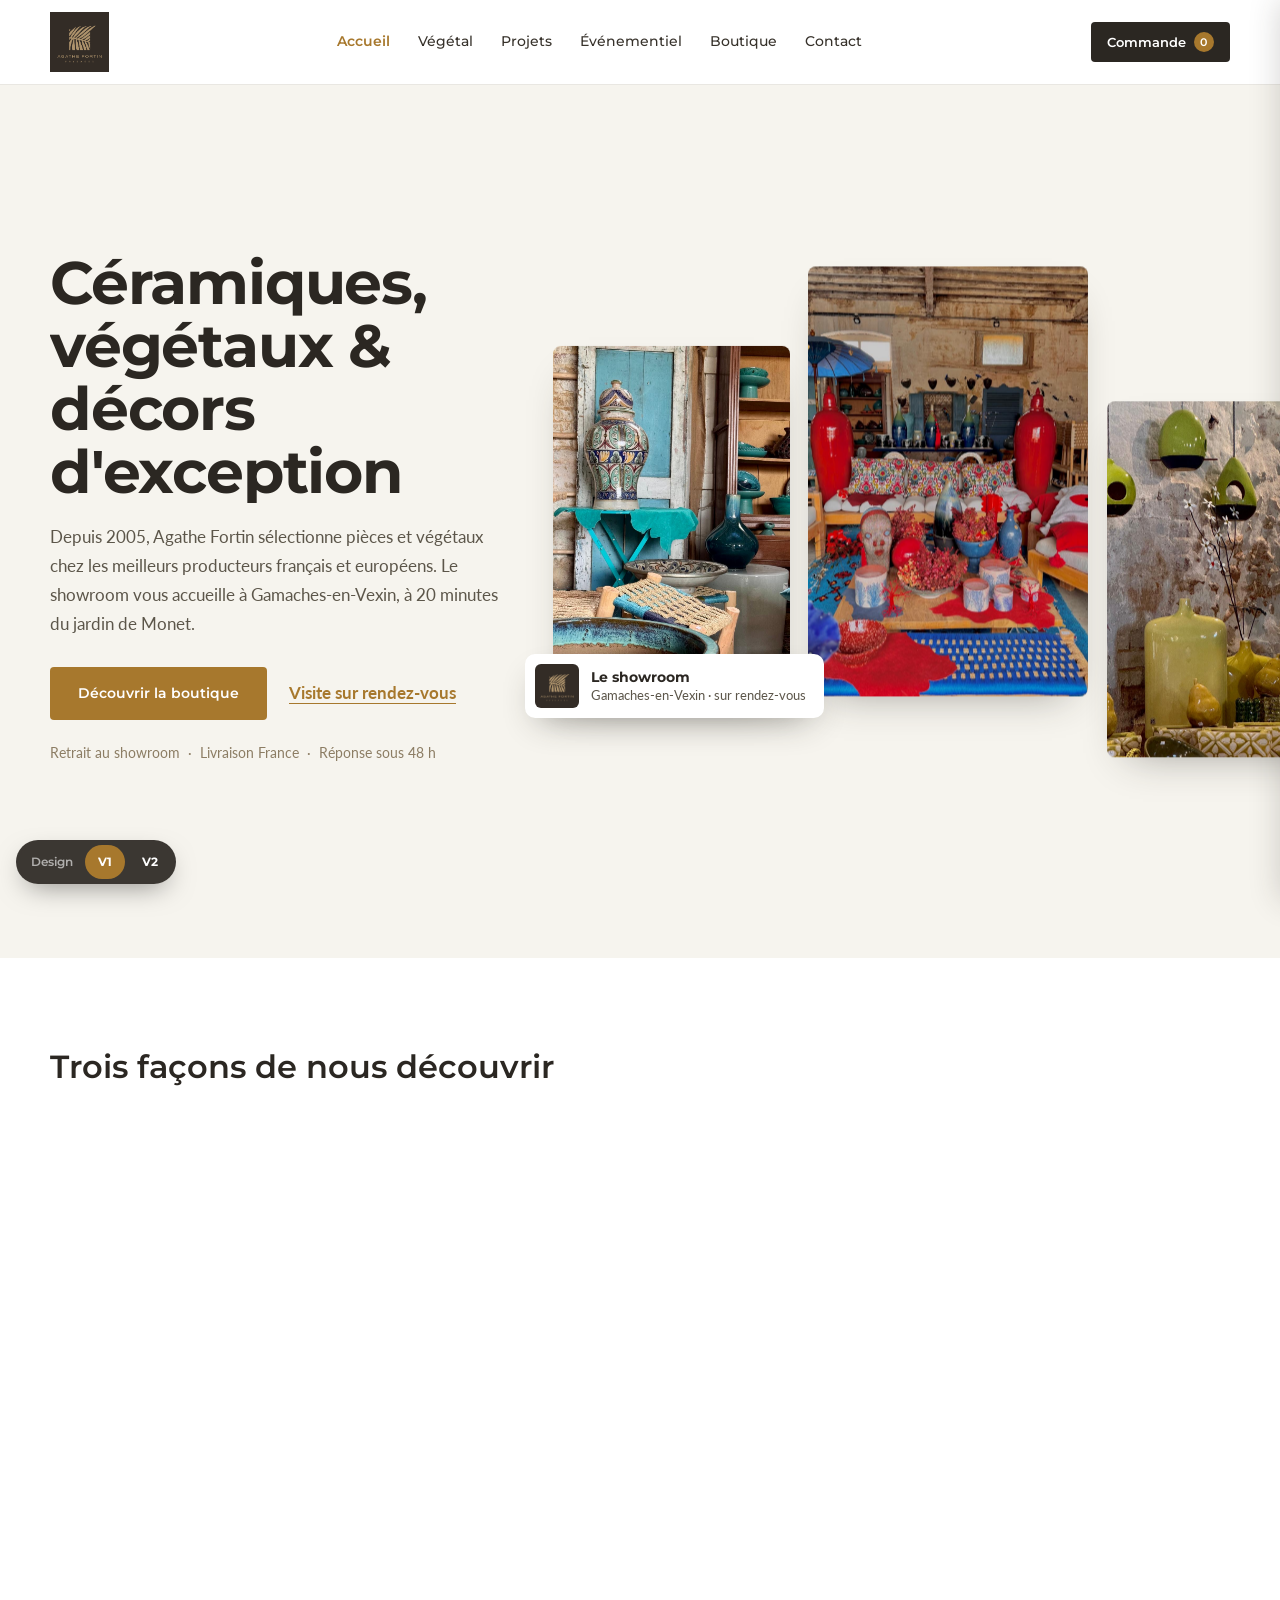
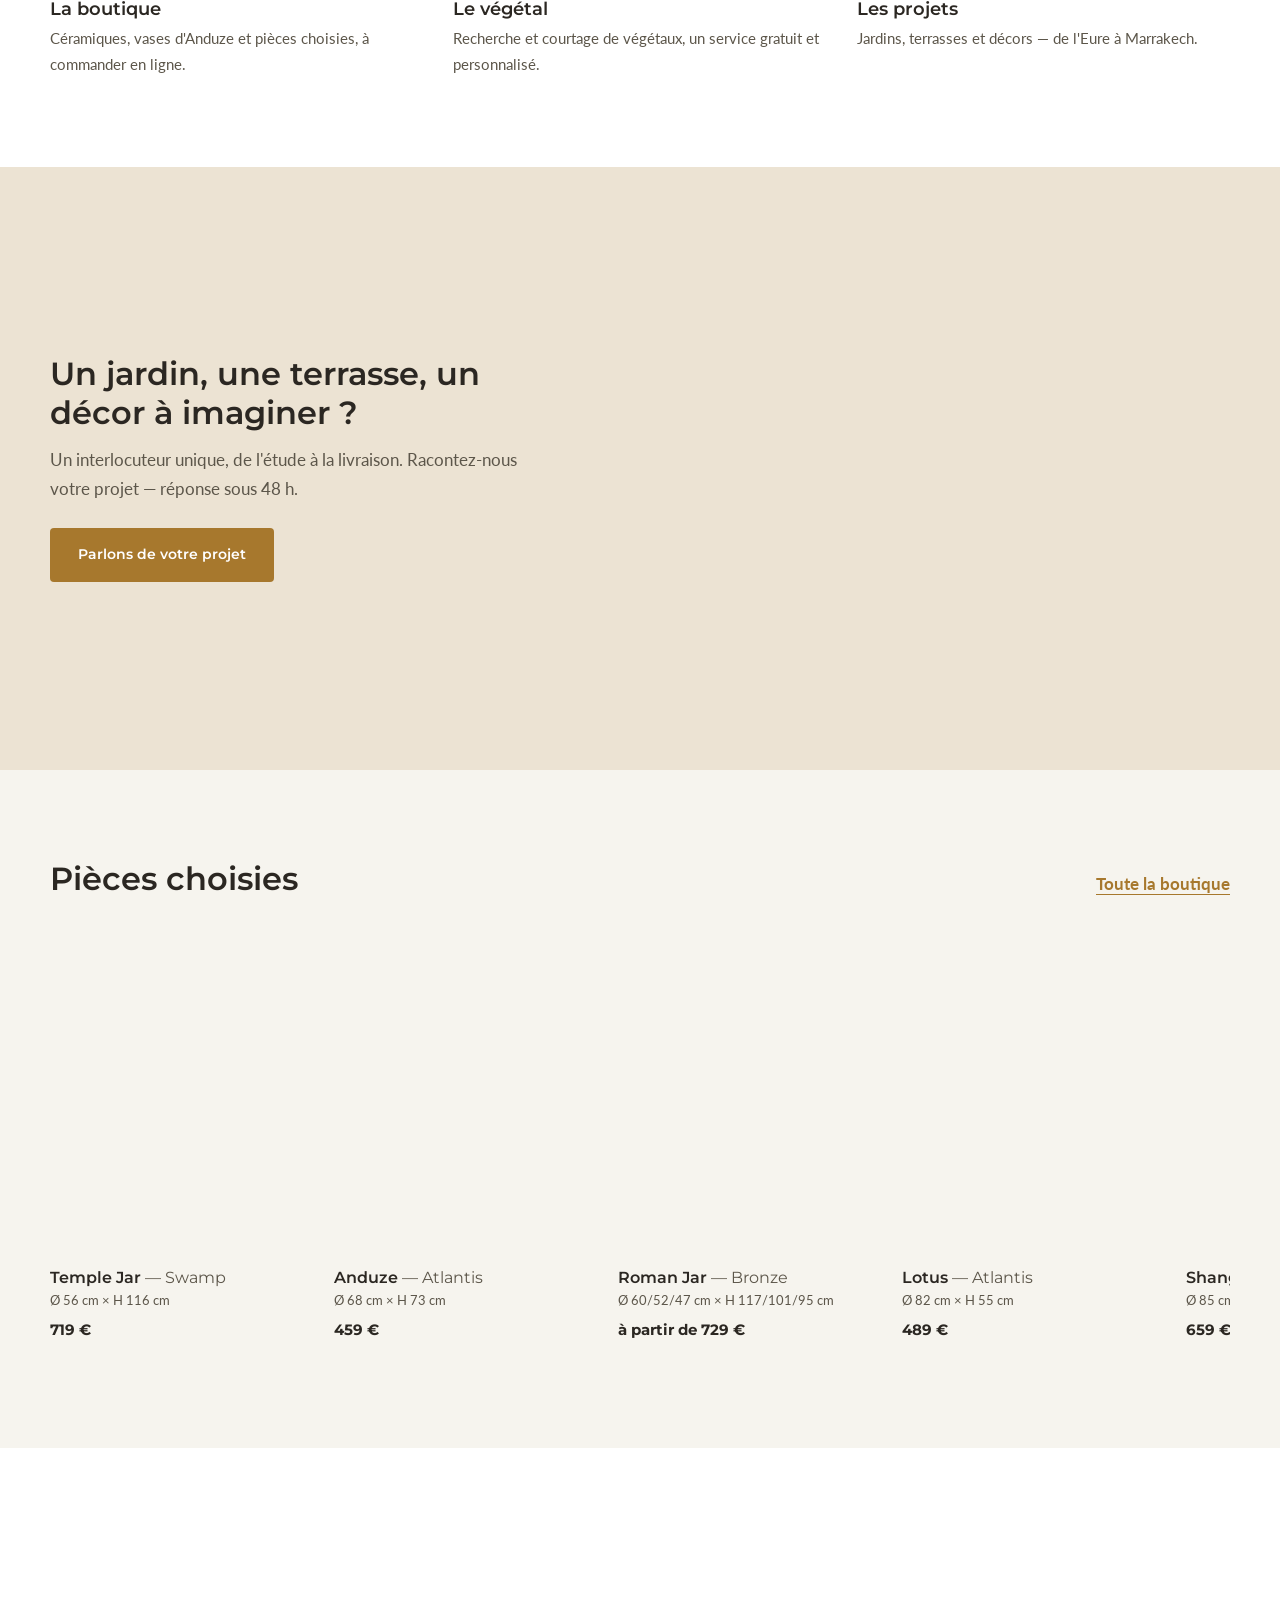
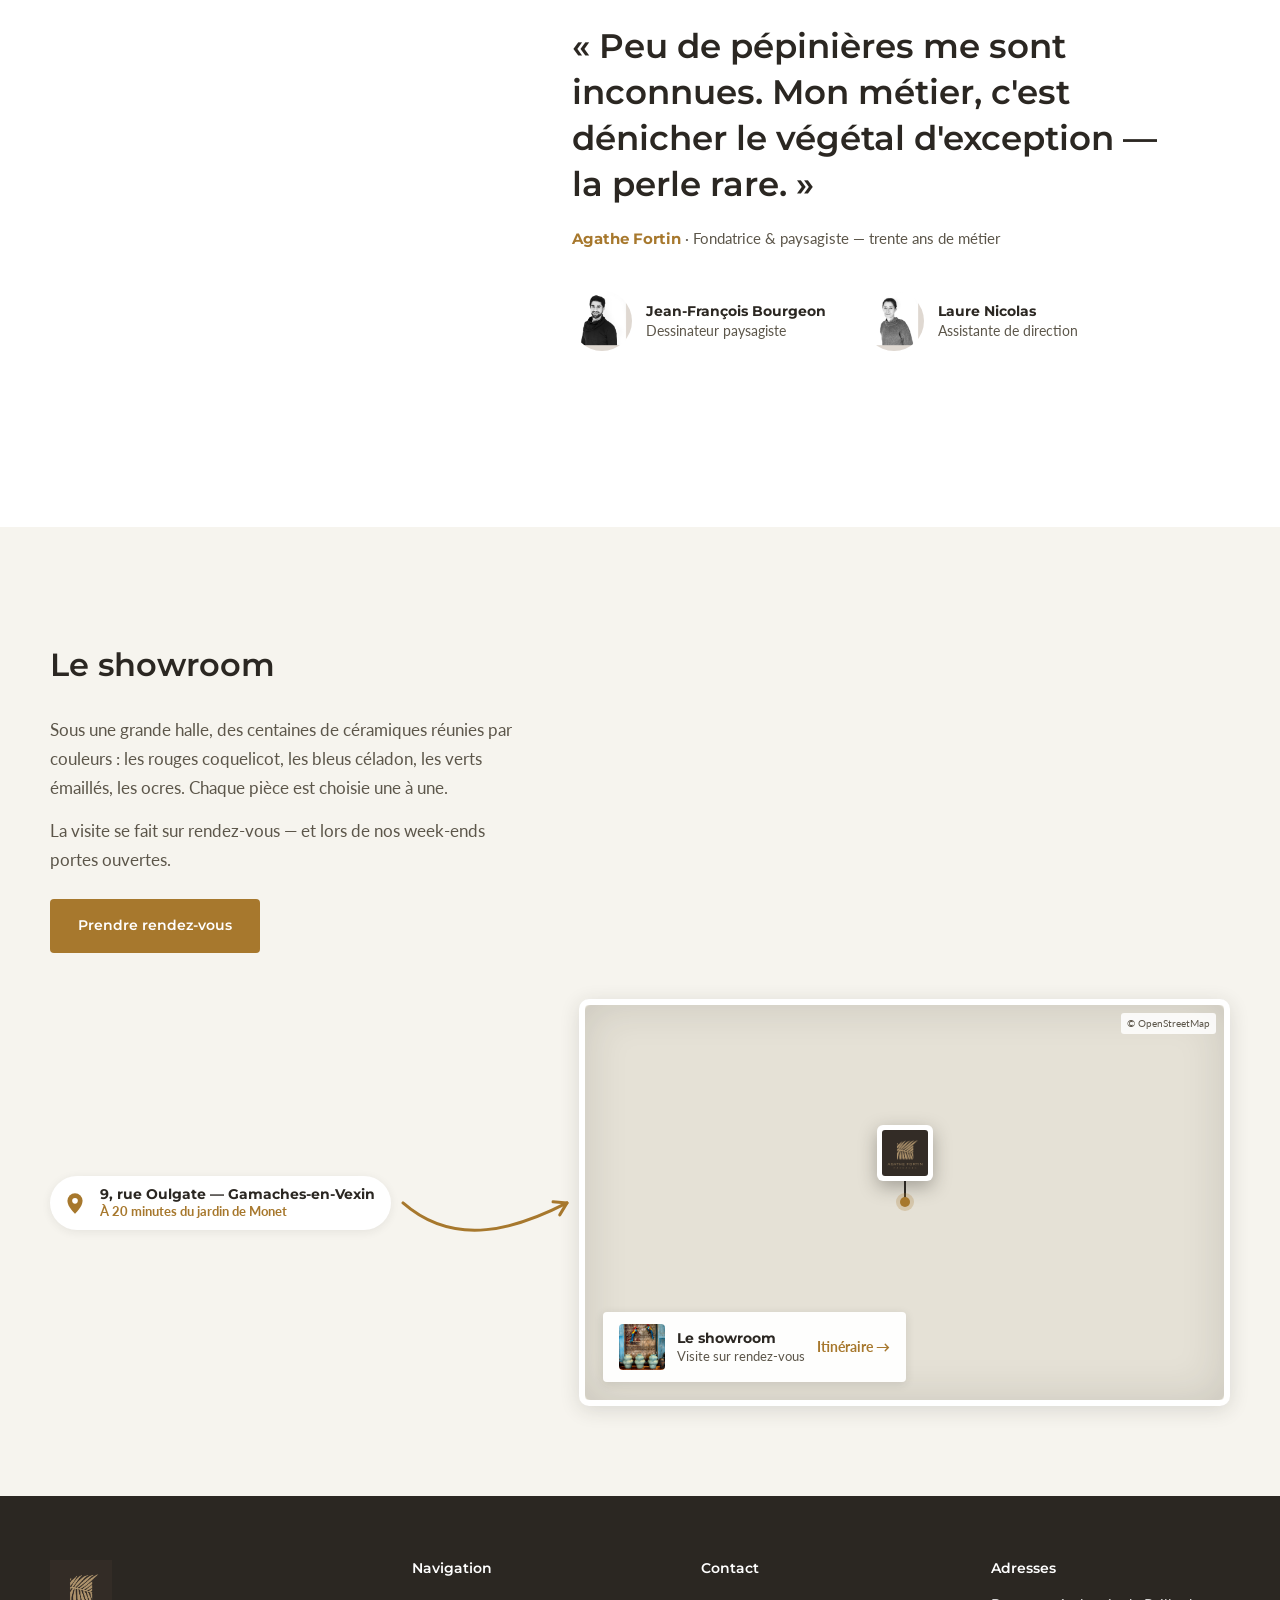
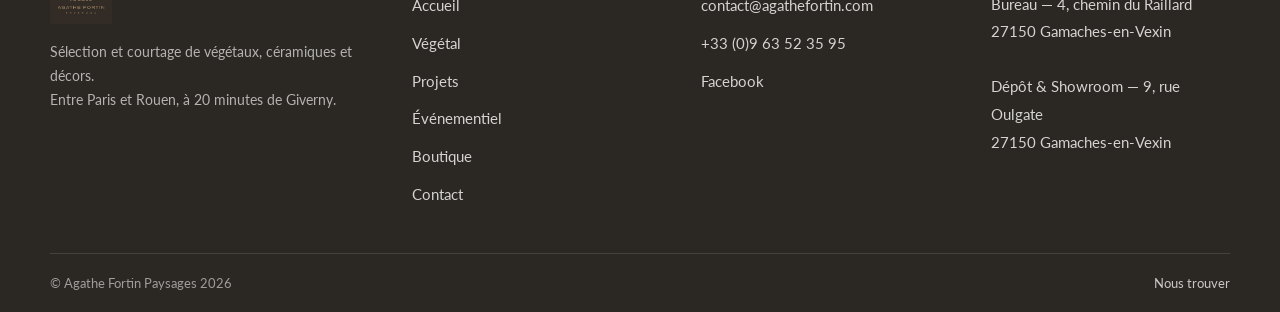
==== commit 891d5882: "Accueil V2 « showroom de nuit » + sélecteur de version du design Co-Authored-By: Claude Opus 5.5 <no" ====
--- a/index.html
+++ b/index.html
@@ -14,7 +14,7 @@
 <link rel="preconnect" href="https://fonts.googleapis.com">
 <link rel="preconnect" href="https://fonts.gstatic.com" crossorigin>
 <link href="https://fonts.googleapis.com/css2?family=Montserrat:wght@400;500;600;700&family=Lato:wght@400;700&display=swap" rel="stylesheet">
-<link rel="stylesheet" href="assets/css/style.css?v=27">
+<link rel="stylesheet" href="assets/css/style.css?v=30">
 </head>
 <body>
 
@@ -159,6 +159,12 @@
 </section>
 
 </main>
+
+<nav class="ds-switch" aria-label="Changer de version du design">
+  <span>Design</span>
+  <a href="index.html" class="on">V1</a>
+  <a href="index-v2.html" class="">V2</a>
+</nav>
 
 <footer id="footer">
   <div class="container">
@@ -271,7 +277,7 @@
   </div>
 </div>
 
-<script src="assets/data.js?v=27"></script>
-<script src="assets/js/main.js?v=27"></script>
+<script src="assets/data.js?v=30"></script>
+<script src="assets/js/main.js?v=30"></script>
 </body>
 </html>
--- a/assets/css/style.css
+++ b/assets/css/style.css
@@ -894,3 +894,22 @@
   .hero2-stack { margin-right: calc(-1 * clamp(36px, 5vw, 96px)); grid-template-columns: 1fr 1.18fr 1fr; }
   .hs-col:nth-child(2) img { aspect-ratio: 3 / 4.6; }
 }
+
+/* ============================================================
+   Sélecteur de version du design (accueil uniquement)
+   ============================================================ */
+.ds-switch {
+  position: fixed; left: 16px; bottom: calc(16px + env(safe-area-inset-bottom)); z-index: 150;
+  display: flex; align-items: center; gap: 4px;
+  background: rgba(43, 39, 34, 0.92); -webkit-backdrop-filter: blur(8px); backdrop-filter: blur(8px);
+  padding: 5px; border-radius: 999px;
+  box-shadow: 0 10px 28px -10px rgba(0, 0, 0, 0.5);
+  font-family: var(--sans); font-size: 12px;
+}
+.ds-switch span { color: rgba(255,255,255,0.6); padding: 0 8px 0 10px; font-weight: 600; }
+.ds-switch a {
+  color: #fff; font-weight: 700; padding: 7px 13px; border-radius: 999px;
+  transition: background 0.2s, color 0.2s;
+}
+.ds-switch a:hover { background: rgba(255,255,255,0.12); }
+.ds-switch a.on { background: var(--gold); color: #fff; }
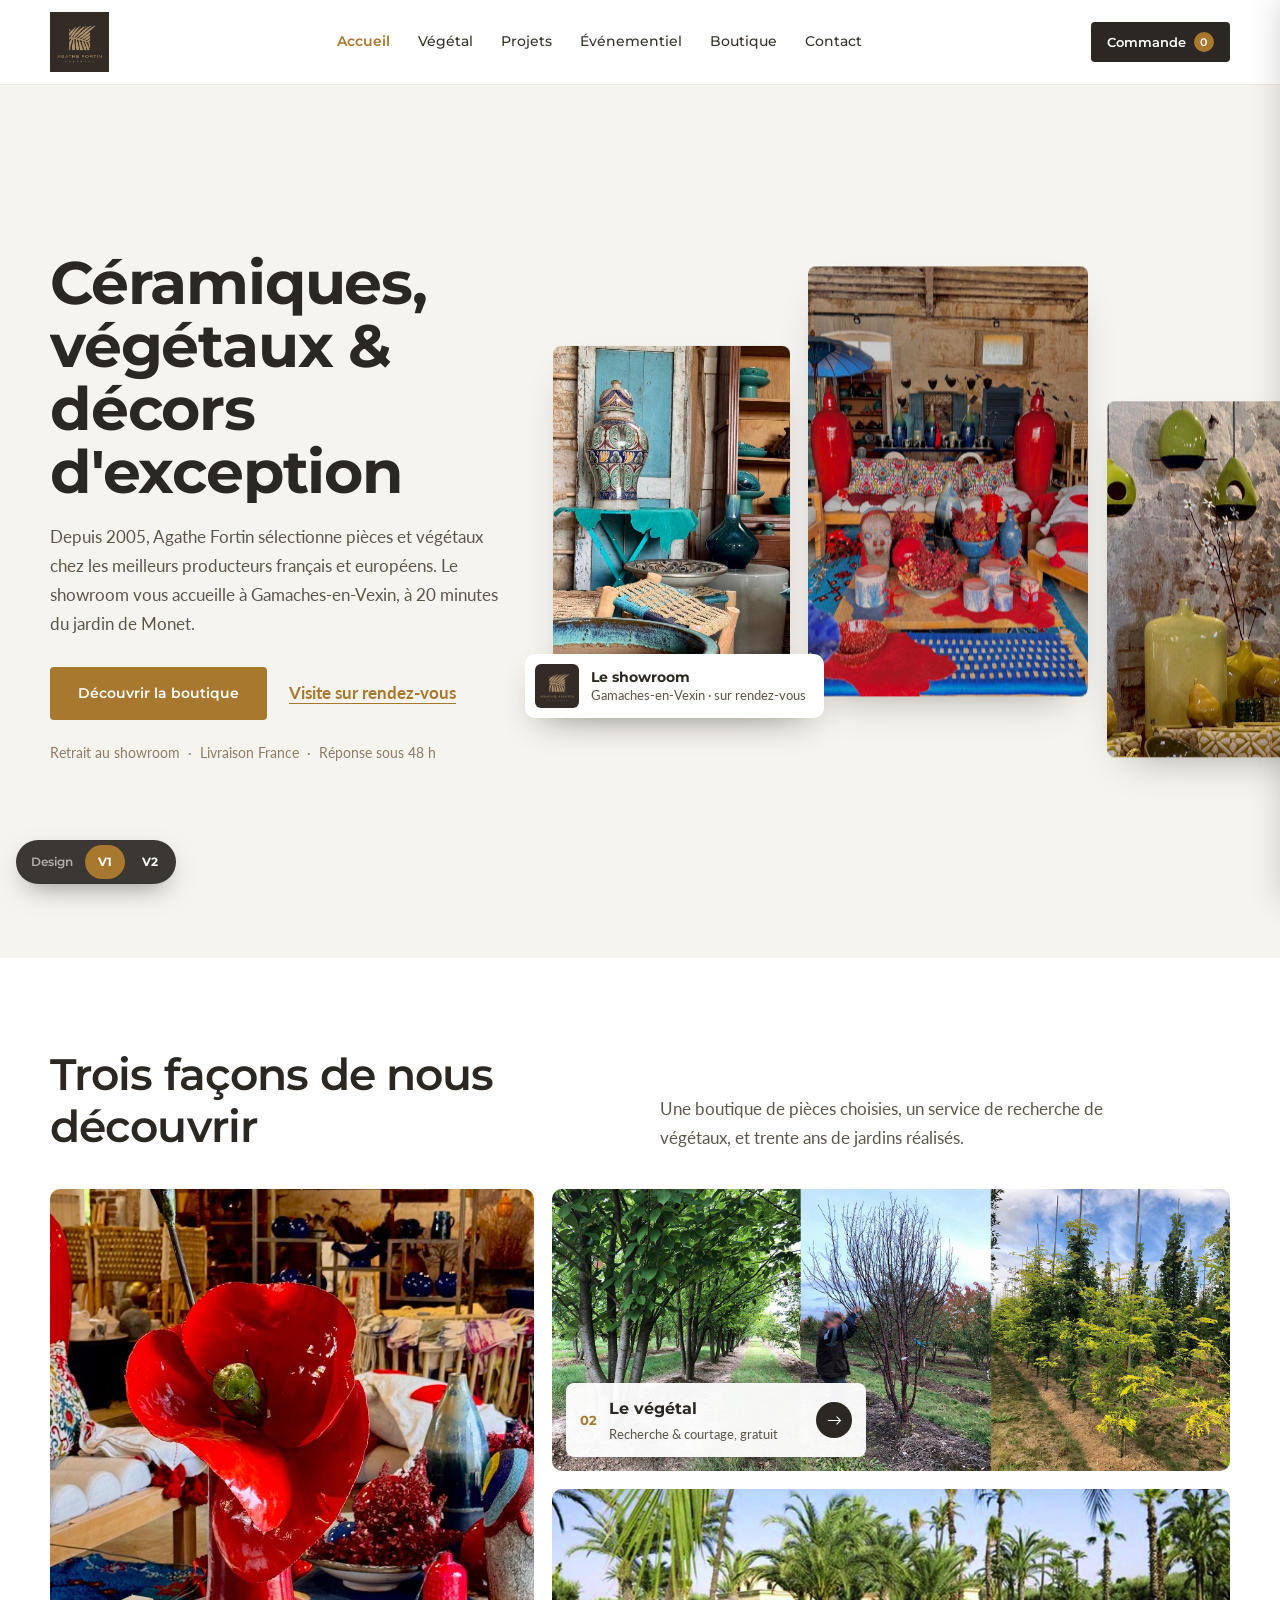
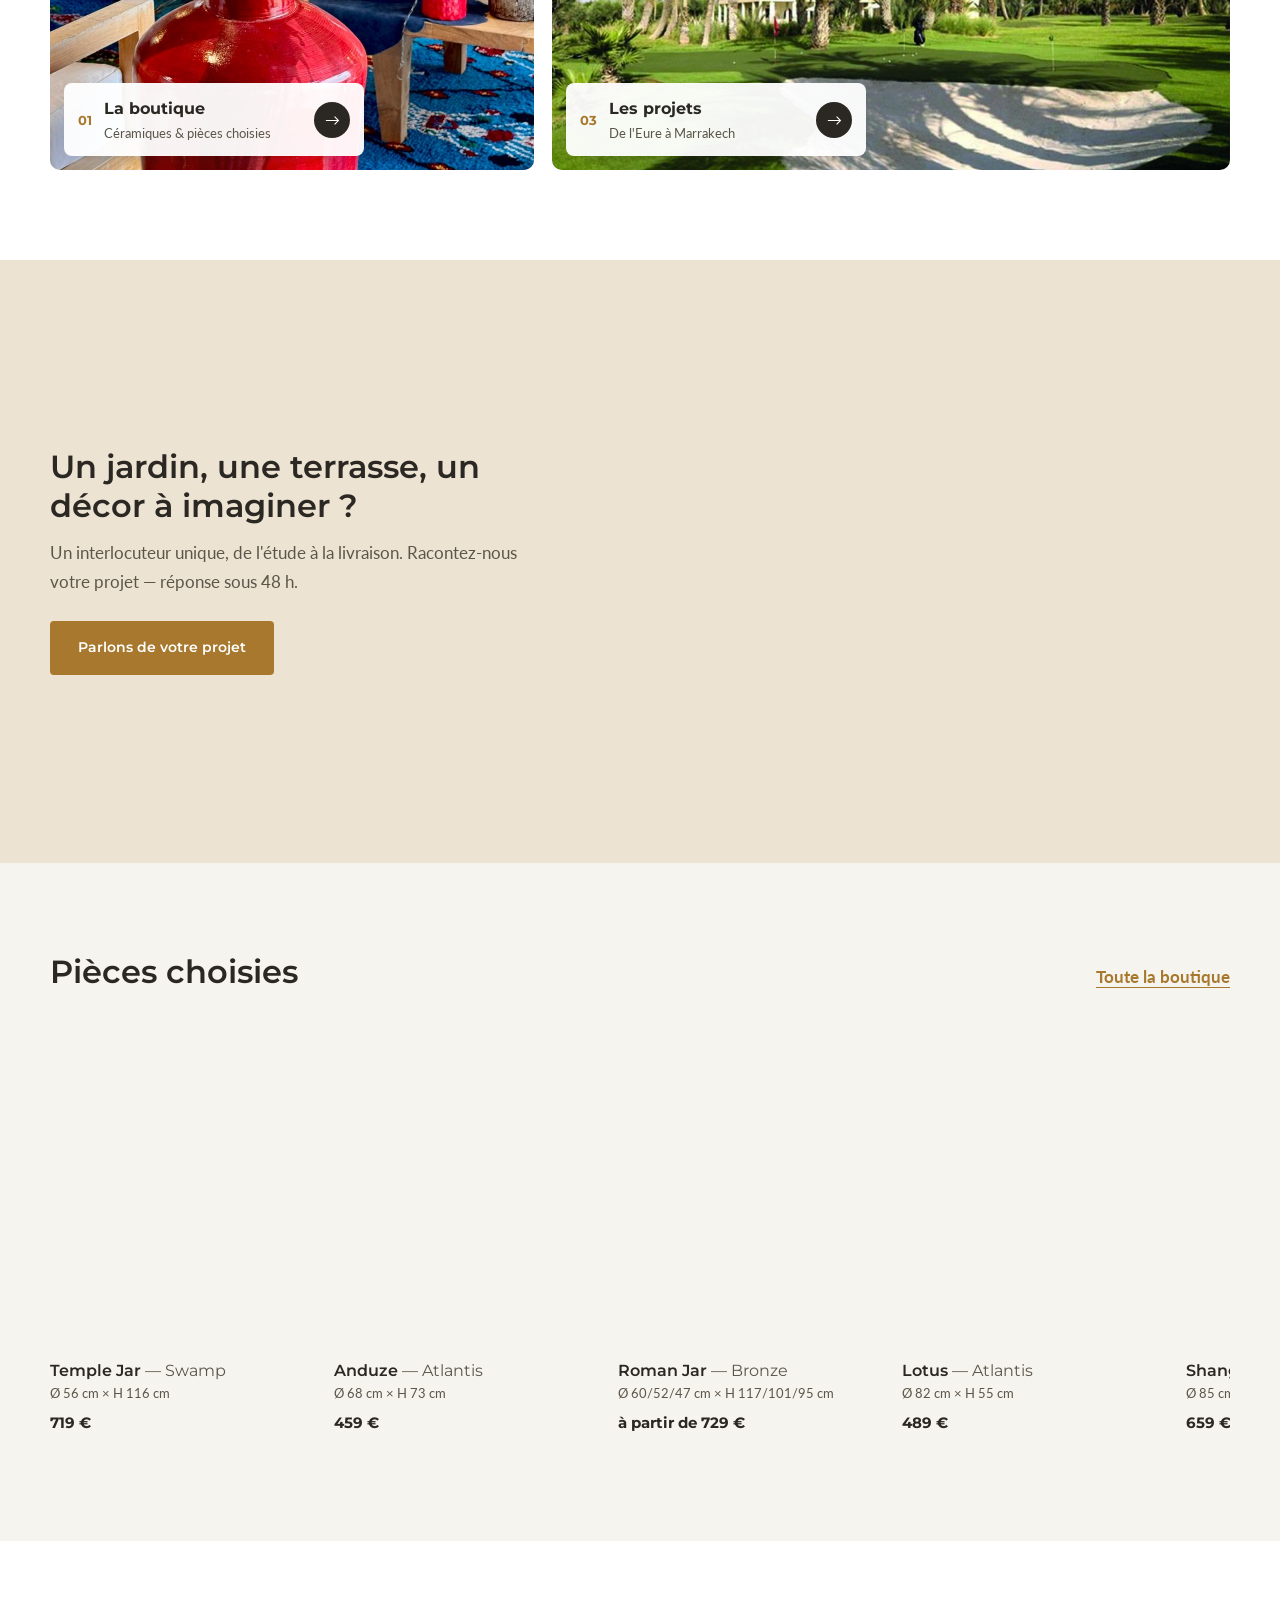
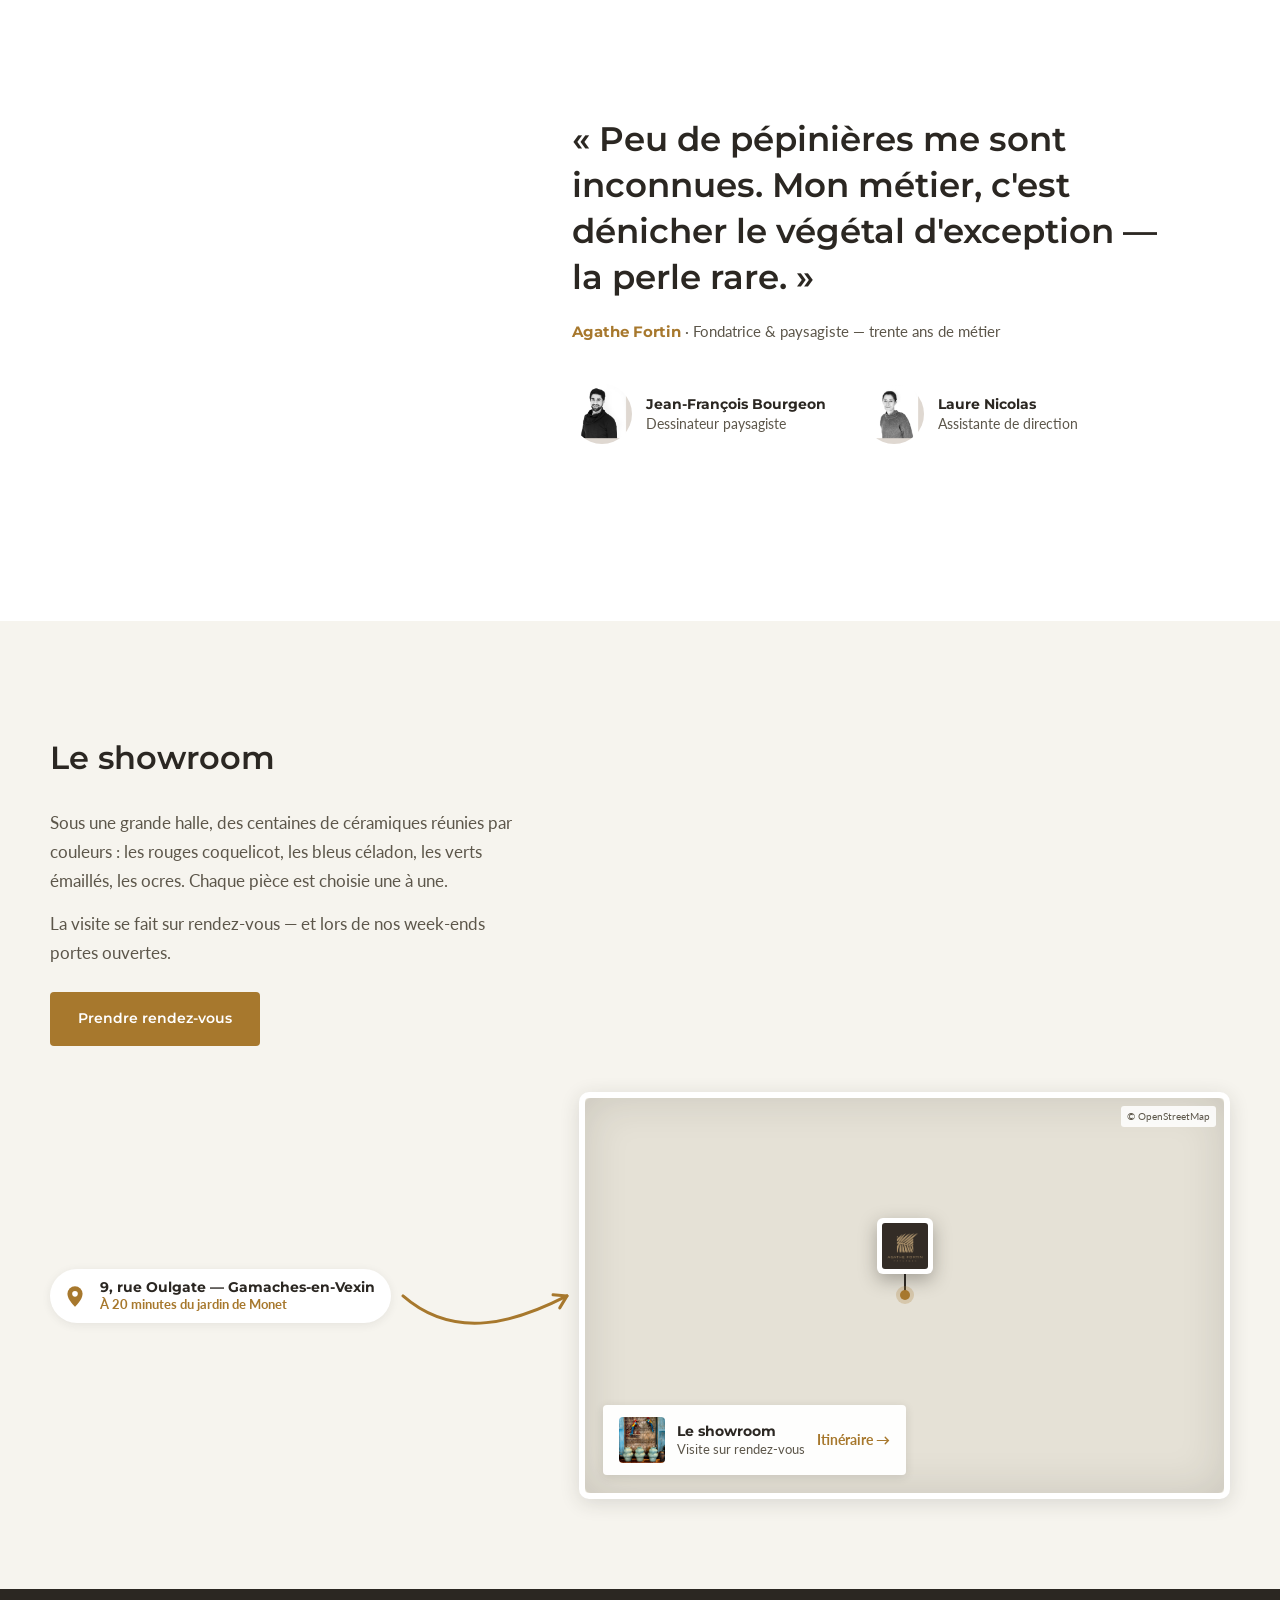
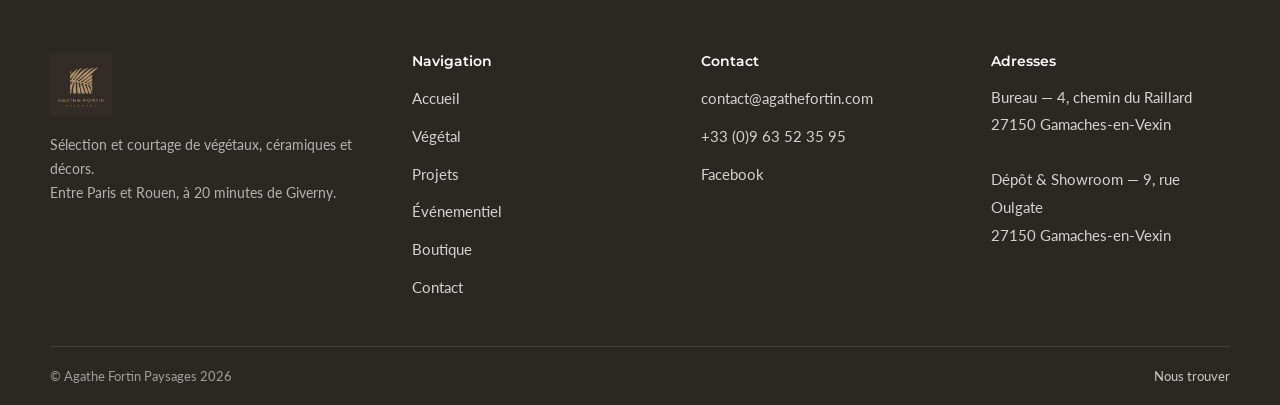
==== commit 592e5aae: "V2 refaite dans la langue de la mosaïque ; mosaïque des univers aussi en V1 Co-Authored-By: Claude O" ====
--- a/index.html
+++ b/index.html
@@ -14,7 +14,7 @@
 <link rel="preconnect" href="https://fonts.googleapis.com">
 <link rel="preconnect" href="https://fonts.gstatic.com" crossorigin>
 <link href="https://fonts.googleapis.com/css2?family=Montserrat:wght@400;500;600;700&family=Lato:wght@400;700&display=swap" rel="stylesheet">
-<link rel="stylesheet" href="assets/css/style.css?v=30">
+<link rel="stylesheet" href="assets/css/style.css?v=35">
 </head>
 <body>
 
@@ -63,24 +63,24 @@
   </div>
 </section>
 
-<section class="section section--white" id="univers">
-  <div class="container">
-    <h2>Trois façons de nous découvrir</h2>
-    <div class="cards3">
-      <a class="card" href="boutique.html">
-        <span class="imgwrap"><img src="assets/img/showroom/rouge.jpg" alt="Céramiques de la boutique" loading="lazy"></span>
-        <h3>La boutique</h3>
-        <p>Céramiques, vases d'Anduze et pièces choisies, à commander en ligne.</p>
-      </a>
-      <a class="card" href="vegetal.html">
-        <span class="imgwrap"><img src="assets/img/slider2/agathe-fortin-paysages-28289.jpg" alt="Recherche de végétaux en pépinière" loading="lazy"></span>
-        <h3>Le végétal</h3>
-        <p>Recherche et courtage de végétaux, un service gratuit et personnalisé.</p>
-      </a>
-      <a class="card" href="projets.html">
-        <span class="imgwrap"><img src="assets/img/projets/agathe-fortin-paysages-83602.jpg" alt="Jardin réalisé à Marrakech" loading="lazy"></span>
-        <h3>Les projets</h3>
-        <p>Jardins, terrasses et décors — de l'Eure à Marrakech.</p>
+<section class="section section--white v2-univers" id="univers">
+  <div class="container">
+    <div class="v2-head">
+      <h2>Trois façons de nous découvrir</h2>
+      <p>Une boutique de pièces choisies, un service de recherche de végétaux, et trente ans de jardins réalisés.</p>
+    </div>
+    <div class="v2-bento">
+      <a class="v2-tile v2-tile--big" href="boutique.html">
+        <img src="assets/img/showroom/rouge.jpg" alt="Céramiques de la boutique" loading="lazy">
+        <span class="v2-chip"><b>01</b><strong>La boutique</strong><em>Céramiques &amp; pièces choisies</em><i class="v2-go">&#8594;</i></span>
+      </a>
+      <a class="v2-tile" href="vegetal.html">
+        <img src="assets/img/slider2/agathe-fortin-paysages-28289.jpg" alt="Recherche de végétaux en pépinière" loading="lazy">
+        <span class="v2-chip"><b>02</b><strong>Le végétal</strong><em>Recherche &amp; courtage, gratuit</em><i class="v2-go">&#8594;</i></span>
+      </a>
+      <a class="v2-tile" href="projets.html">
+        <img src="assets/img/projets/agathe-fortin-paysages-83602.jpg" alt="Jardin réalisé à Marrakech" loading="lazy">
+        <span class="v2-chip"><b>03</b><strong>Les projets</strong><em>De l'Eure à Marrakech</em><i class="v2-go">&#8594;</i></span>
       </a>
     </div>
   </div>
@@ -113,7 +113,7 @@
 
 <section class="section section--white" id="equipe">
   <div class="container founder-grid">
-    <span class="imgwrap founder-photo"><img src="assets/img/brand/agathe-portrait.jpg" alt="Agathe Fortin, fondatrice"></span>
+    <span class="imgwrap founder-photo"><img src="assets/img/brand/agathe-fondatrice.jpg" alt="Agathe Fortin, fondatrice"></span>
     <div class="founder-text">
       <blockquote>«&nbsp;Peu de pépinières me sont inconnues. Mon métier, c'est dénicher le végétal d'exception — la perle rare.&nbsp;»</blockquote>
       <p class="founder-sign"><strong>Agathe Fortin</strong> · Fondatrice &amp; paysagiste — trente ans de métier</p>
@@ -277,7 +277,7 @@
   </div>
 </div>
 
-<script src="assets/data.js?v=30"></script>
-<script src="assets/js/main.js?v=30"></script>
+<script src="assets/data.js?v=35"></script>
+<script src="assets/js/main.js?v=35"></script>
 </body>
 </html>
--- a/assets/css/style.css
+++ b/assets/css/style.css
@@ -913,3 +913,40 @@
 }
 .ds-switch a:hover { background: rgba(255,255,255,0.12); }
 .ds-switch a.on { background: var(--gold); color: #fff; }
+
+/* ============================================================
+   Mosaïque des univers (V1 et V2)
+   ============================================================ */
+/* ---------- univers en mosaïque ---------- */
+.v2-head { display: grid; gap: 10px 40px; align-items: end; margin-bottom: clamp(22px, 3vw, 36px); }
+@media (min-width: 900px) { .v2-head { grid-template-columns: 1fr 1fr; } }
+.v2-head h2 { margin-bottom: 0; font-size: clamp(28px, 4vw, 44px); letter-spacing: -0.02em; }
+.v2-head p { color: var(--ink-3); max-width: 46ch; }
+.v2-bento { display: grid; gap: clamp(12px, 1.4vw, 18px); }
+@media (min-width: 900px) {
+  .v2-bento { grid-template-columns: 5fr 7fr; grid-template-rows: repeat(2, clamp(240px, 22vw, 320px)); }
+  .v2-tile--big { grid-row: span 2; }
+}
+.v2-tile { position: relative; display: block; overflow: hidden; border-radius: 10px; background: var(--border); min-height: 260px; }
+.v2-tile img { position: absolute; inset: 0; width: 100%; height: 100%; object-fit: cover; transition: transform 0.8s cubic-bezier(0.22,1,0.36,1); }
+.v2-tile:hover img { transform: scale(1.05); }
+@media (max-width: 899px) { .v2-tile--big { min-height: 420px; } }
+.v2-chip {
+  position: absolute; left: 14px; bottom: 14px; right: 14px; z-index: 2;
+  display: grid; grid-template-columns: auto 1fr auto; grid-template-rows: auto auto; column-gap: 12px; align-items: center;
+  background: rgba(255,255,255,0.95); border-radius: 8px; padding: 12px 14px;
+  box-shadow: 0 10px 26px -14px rgba(43,39,34,0.5);
+}
+@media (min-width: 900px) { .v2-chip { right: auto; min-width: 300px; } }
+.v2-chip b { grid-row: span 2; font-family: var(--sans); font-size: 13px; color: var(--gold); }
+.v2-chip strong { font-family: var(--sans); font-size: 16px; color: var(--ink); }
+.v2-chip em { font-style: normal; font-size: 13px; color: var(--ink-3); grid-column: 2; }
+.v2-go {
+  grid-column: 3; grid-row: 1 / span 2;
+  width: 36px; height: 36px; border-radius: 50%;
+  display: flex; align-items: center; justify-content: center;
+  background: var(--ink); color: #fff; font-style: normal; font-size: 15px;
+  transition: background 0.25s, transform 0.35s cubic-bezier(0.22,1,0.36,1);
+}
+.v2-tile:hover .v2-go { background: var(--gold); transform: translateX(3px); }
+
